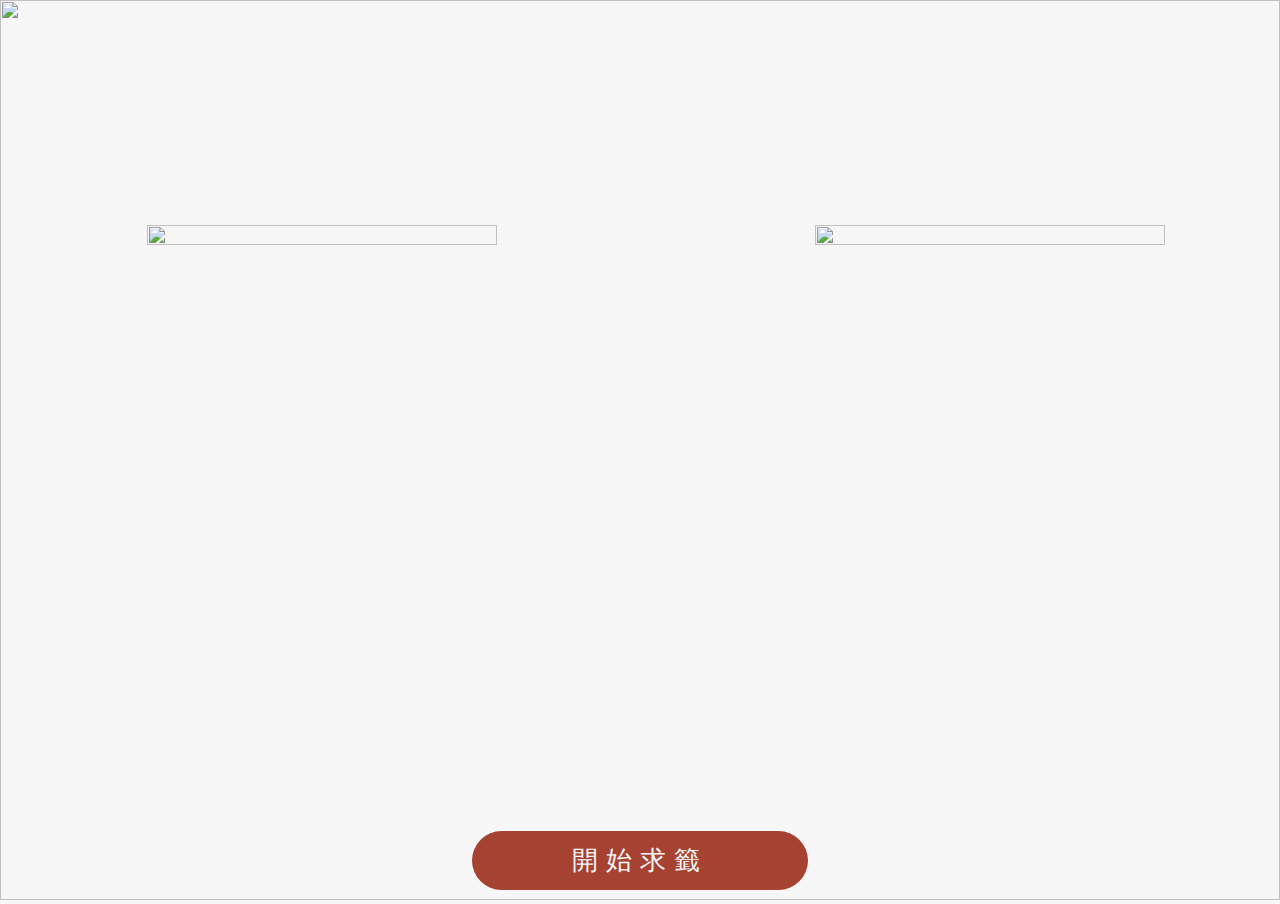
==== index.html @ 809cbf2f "homepage adjust" ====
<!DOCTYPE html>
<html lang="en">
<head>
    <meta charset="UTF-8">
    <meta name="viewport" content="width=device-width, initial-scale=1.0">
    <title>四月瘋媽祖-線上抽籤詩</title>
    <link rel="stylesheet" href="/assets/style.css">
</head>
<body>
    <div class="container">
        <picture>
            <source srcset="/assets/homepage/390x844.jpg" media="(max-width: 600px)" />
            <source srcset="/assets/homepage/768x1334-起始畫面.jpg" media="(max-width: 768px)" />
            <source srcset="/assets/homepage/1024x1080-遊戲說明.jpg" media="(max-width: 1024px)" />
            <source srcset="/assets/homepage/1440x1080-遊戲說明.jpg" media="(max-width: 1440px)" />
            <source srcset="/assets/homepage/電腦版-遊戲說明.jpg" media="(max-width: 1920px)" />
            <img src="/assets/homepage/電腦版-遊戲說明.jpg" alt="">
        </picture>
        
        <div class="introduce">
            <div class="starttodraw">
                <a id="startDraw" href="/temple.html">開始求籤</a>
            </div>
        </div>
        <div class="ear">
            <img src="assets/順風耳.svg" alt="">
        </div>
        <div class="eyes">
            <img src="assets/千里眼.svg" alt="" srcset="">
        </div>
    </div>
</body>
<script src="/assets/script.js"></script>
</html>
---- assets/style.css ----
/* 重設瀏覽器預設樣式 */
* {
    margin: 0;
    padding: 0;
    box-sizing: border-box;

}

/* 設定整體背景和字體 */
body {
    background-color: #f7f7f7;
    margin: 0;
    padding: 0;
    max-width: 100vw; /* 视窗的宽度 */
    max-height: 100vh; /* 视窗的高度 */
    width: 100vw;
    height: 100vh;
    touch-action: manipulation;
    touch-action: none;
    overflow: hidden; /* 隐藏溢出的内容 */
    overflow-y: scroll;
}
/*  首頁 */
.container{
    position: relative;
    width: 100vw;
    height: 100vh;
}
.container img{
    width: 100%;
    /* height: 100%; */
    min-height: 100%;
}
.ear{
    position: absolute;
    width: 350px;
    top: 25%;
    right: 9%;
    animation: upanddown 0.5s linear infinite;
    z-index: 12;
}
.ear img{
    width: 100%;
    
}
.eyes{
    position: absolute;
    width: 350px;
    top: 25%;
    left: 11.5%;
    z-index: 12;
    animation: upanddown 0.5s linear infinite;
}
.eyes img{
    width: 100%;
}
.introduce{
    position: absolute;
    bottom: 2.5%;
    text-align: center;
    width: 100%;
}
.introduce .starttodraw a{
    border-radius: 50px;
    background: #A64231;
    padding: 15px 100px;
    text-decoration: none;
    border-style: none;
    font-size: 26px;
    color: #f7f7f7;
    cursor: pointer;
    letter-spacing: 8px;
    
}
.introduce .starttodraw a:hover{
    background: #F0D692;
    color: red;
}
@media screen and (max-width:1440px) {
    .container img{
        height: 100%;
    }
}
@media screen and (max-width: 1024px) {
    .container{
        overflow: hidden;
    }
    .container img{
        height: 100%;
    }
    .ear{
        width: 200px;
        top: 20%;
        right: 0;
        animation: upanddown 1s linear infinite;
    }
    .eyes{
        /* left: -64px; */
        width: 200px;
        top:20%;
        left: 0;
        animation: upanddown 1s linear infinite;
    }
}
@media screen and (max-width: 768px) {
    .container{
        background-image: url('/assets/homepage/425x800-起始畫面.jpg');
    }
    .container img{
        height: 100%;
    }
    .introduce{
        bottom: 5%;
    }
    .introduce .starttodraw a{
        padding: 8px 70px;
    }
    .ear{
        width: 150px;
        top: 30%;
    }
    .eyes{
        width: 150px;
        top: 30%;
    }
}
@media screen and (max-width:390px){
    .container{
        background-image: url("/assets/homepage/425x800-起始畫面.jpg");
        background-repeat: no-repeat;
        background-size: 100%;
        background-position: top center;
        background-attachment: fixed;
    }
    .container img{
        display: none;
        min-height: 100%;
    }
    .introduce{
        bottom: 10%;
        width: 200px;
        height: auto;
        left: 30%;
        display: block;
        flex-direction: unset;
        justify-content: center;
    }
    .introduce .starttodraw{
        width: fit-content;
    }
    .introduce .starttodraw a{
        font-size: 1.2rem;
        padding: 6px 20px;
    }
    .ear{
        display: block;
        width: 130px;
        /* right: -30px; */
        top: 30%;
        right:0
    }
    .eyes{
        display: block;
        width: 130px;
        height: 130px;
        top: 30%;
        left: -20px;
    }
}

/*  廟宇 */
.temple{
    width: 100vw;
    height: 100vh;
    background-image: url('/assets/temple/地圖背景.jpg');
    background-position: center;
    background-size: cover;
    background-repeat: no-repeat;
    position: relative;
}
.temple .title
{
    position: relative;
    margin: auto;
    text-align: center;
    background-image: url('/assets/temple/P3-捲軸.png');
    background-repeat: no-repeat;
    background-position: center;
    background-size: contain;
    padding: 20px 40px;
    top: 10%;
}
.templeWrap{
    position: relative;
    display: flex;
    top: 14.8%;
    /* left: -15px; */
    margin: auto;
    justify-content: center;
}
.temple .map{
    width: fit-content;
    position: relative;
    left: -3.1%;
}
.temple .map .map-wrapper{
    margin: auto;
    margin-left: 0;
}
.temple .map img{
    width: 768px;
}

/* 廟宇圖標定位 */
.temple .map .tashi{
    position: absolute;
    bottom: 35%;
    right: 35%;
    cursor: pointer;
    /* background-color: #A64231; */
    color: #f7f7f7;
    padding:8px 12px;
    border-radius: 30px;
    border-top-left-radius: 0;
    border-bottom-left-radius: 0;
}
.temple .map .tashi img{
    display: none;
    position: absolute;
    width: 180px;
    top: -550%;
    right: -370%;
}
.temple .map .tashi img.show{
    display: block;
}
.temple .map .tashi span{
    position: absolute;
    width: 150px;
    z-index: 12;
    cursor: pointer;
    background-color: #A64231;
    color: #f7f7f7;
    padding: 8px 12px;
    border-radius: 30px;
    border-top-left-radius: 0;
    border-bottom-left-radius: 0;
}
.temple .map .tashi span:hover{
    width: 200px;
    font-size: 1.4rem;
    text-align: left;
 }
.temple .map .tashi span:before{
    position: absolute;
    content: url('/assets/temple/P3-地標icon.svg');
    width: 40px;
    height: 40px;
    left: -20%;
    top: -25%;
}
.temple .map .tashi span:hover::before{
    left: -15%;
    width: 45px;

}
.temple .map .newhouse{
    position: absolute;
    left: 10%;
    top: 36%;
    cursor: pointer;
    /* background-color: #A64231; */
    color: #f7f7f7;
    padding:8px 12px;
    border-radius: 30px;
    border-top-left-radius: 0;
    border-bottom-left-radius: 0;
    
}
.temple .map .newhouse img{
    display: none;
    position: absolute;
    top: -280%;
    left: -220%;
    width: 265px;
}
.temple .map .newhouse img.show{
    display: block;
    
}
.temple .map .newhouse span{
    position: absolute;
    width: 150px;
    z-index: 12;
    cursor: pointer;
    background-color: #A64231;
    color: #f7f7f7;
    padding: 8px 12px;
    border-radius: 30px;
    border-top-left-radius: 0;
    border-bottom-left-radius: 0;
}
.temple .map .newhouse span:hover{
    width: 200px;
    font-size: 1.4rem;
    text-align: left;
 }
.temple .map .newhouse span::before{
    position: absolute;
    content: url('/assets/temple/P3-地標icon.svg');
    width: 40px;
    height: 40px;
    left: -20%;
    top: -20%;
}
.temple .map .newhouse span:hover::before{
    width: 45px;
    top: -25%;
    left: -15%;
 }
.temple .map .zhongli{
    position: absolute;
    top: 32.5%;
    left: 42%;
    cursor: pointer;
    /* background-color: #A64231; */
    color: #f7f7f7;
    padding: 8px 12px;
    border-radius: 30px;
    border-top-left-radius: 0;
    border-bottom-left-radius: 0;
}
.temple .map .zhongli img{
    display: none;
    position: absolute;
    width: 180px;
    top: -280%;
    left: -220%;
}
.temple .map .zhongli img.show{
    display: block;  
}
.temple .map .zhongli span{
    position: absolute;
    width: 120px;
    z-index: 12;
    cursor: pointer;
    background-color: #A64231;
    color: #f7f7f7;
    padding: 8px 12px;
    border-radius: 30px;
    border-top-left-radius: 0;
    border-bottom-left-radius: 0;
}
.temple .map .zhongli span::before{
    position: absolute;
    content: url('/assets/temple/P3-地標icon.svg');
    width: 40px;
    height: 40px;
    top: -25%;
    left: -25%;
    z-index: 13;
}
.temple .map .zhongli span:hover{
   width: 150px;
   font-size: 1.4rem;
   text-align: left;
}
.temple .map .zhongli span:hover::before{
    width: 45px;
    top: -25%;
    left: -20%;
}

.temple .map .taoyuan{
    position: absolute;
    top: 22%;
    right: 35%;
    cursor: pointer;
    /* background-color: #A64231; */
    color: #f7f7f7;
    padding: 8px 12px;
    border-radius: 30px;
    border-top-left-radius: 0;
    border-bottom-left-radius: 0;
}
.temple .map .taoyuan img{
    display: none;
    position: absolute;
    width: 120px;
    left: -200%;
    top: 60%;
}
.temple .map .taoyuan img.show{
    display: block;
}
.temple .map .taoyuan span{
    position: absolute;
    width: 120px;
    z-index: 12;
    cursor: pointer;
    background-color: #A64231;
    color: #f7f7f7;
    padding: 8px 12px;
    border-radius: 30px;
    border-top-left-radius: 0;
    border-bottom-left-radius: 0;
}
.temple .map .taoyuan span:hover{
    width: 150px;
    font-size: 1.4rem;
    text-align: left;
 }
.temple .map .taoyuan span::before{
    position: absolute;
    content: url('/assets/temple/P3-地標icon.svg');
    width: 40px;
    height: 40px;
    top: -20%;
    left: -25%;
}
.temple .map .taoyuan span:hover::before{
    width: 45px;
    height: 45px;
    left: -22%;
    top: -30%;
 }

.temple .map .taoyuanbig{
    position: absolute;
    top: 33%;
    right: 32%;
    cursor: pointer;
}
.temple .map .taoyuanbig span{
    position: absolute;
    width: 170px;
    z-index: 12;
    cursor: pointer;
    background-color: #A64231;
    color: #f7f7f7;
    padding: 8px 12px;
    border-radius: 30px;
    border-top-left-radius: 0;
    border-bottom-left-radius: 0;
}
.temple .map .taoyuanbig span:hover{
    width: 220px;
    font-size: 1.4rem;
    text-align: left;
 }
/* .temple .map .taoyuanbig img{
    display: none;
    position: absolute;
    width: 110px;
    
}
.temple .map .taoyuanbig img.show{
    display: block;
    position: absolute;
    left: 150%;
    top: -400%;
} */
.temple .map .taoyuanbig span::before{
    position: absolute;
    content: url('/assets/temple/P3-地標icon.svg');
    width: 40px;
    height: 40px;
    top: -45%;
    left: -15%;
}
.temple .map .taoyuanbig span:hover::before{
    width: 43px;
    height: 43px;
    left: -12.5%;
    top: -25%;
}
.templeintro .templeintro-wrapper{
    position: relative;
    top: 10%;
}
.templeintro .templeintro-wrapper h3{
    width: 400px;
    padding: 6px 10px;
    background: red;
    color: white;
    border-radius: 20px;
    border-style: none;
    letter-spacing: 4px;
    text-decoration: none;
    position: relative;
    z-index: 9;
    top: 4px;
    font-size: 1.4rem;
    text-align: center;
}
.templeintro .templeintro-wrapper h3::before{
    content: url('/assets/temple/P3-地標icon.svg');
    width: 50px;
    height: 50px;
    position: absolute;
    top: -10%;
    left: -8px;
}
.templeintro .templeintro-wrapper .introContent{
    position: relative;
    background-color: white;
    padding: 40px 20px;
    max-width: 350px;
    width: 350px;
    height: 280px;
    margin: auto;
    border-radius: 20px;
    border-top-left-radius: 0;
    border-top-right-radius: 0;
    overflow-y: scroll;
    top: -10%;
}
.templeintro .templeintro-wrapper .introContent .content-wrapper img{
    width: 100%;
}
.templeintro .templeintro-wrapper a{
    position: relative;
    background-color: red;
    padding: 10px 70px;
    border-radius: 20px;
    color: white;
    font-size: 26px;
    text-align: center;
    text-decoration: none;
    margin:auto;
    z-index: 11;
    top: -20%;
    left: 18%;
    cursor: pointer;
}
.templeintro .templeintro-wrapper a:hover{
    background-color: gold;
    color: red;
}
@media screen and (max-width:1440px) {
    .temple{
        background-image: url('/assets/temple/1440x1080-選廟地圖.jpg');
    }
}
@media screen and (max-width: 1024px) {
    .temple{
        background-image: url('/assets/temple/1024x1080-選廟地圖.jpg');
    }
    .templeWrap{
        top: 17%;
    }
    .templeintro .templeintro-wrapper{
        left: -10px;
    }
    .temple .map{
        left: 0;
    }
    .temple .map img{
        width: 100%;
    }
    .templeintro .templeintro-wrapper h3{
        width: 380px;
    }
    .templeintro .templeintro-wrapper a{
        padding: 6px 70px;
        font-size: 1.4rem;
        letter-spacing: 4px;
    }
    .temple .map .tashi img{
        width: 150px;
        top: -456%;
        right: -310%;
    }
    .temple .map .newhouse img{
        width: 240px;
    }
    .temple .map .zhongli img{
        width: 150px;
        top: -246%;
        left: -179%;
    }
    .temple .map .taoyuan img{
        width: 95px;
        left: -145%;
        top: 64%;
    }
    .temple .map .newhouse span::before{
        width: 35px;
        height: 35px;
        left: -15%;
    }
    .temple .map .taoyuan span::before{
        width: 35px;
        height: 35px;
        left: -18%;
    }
    .temple .map .zhongli span::before{
        width: 35px;
        height: 35px;
        left: -18%;
    }
    .temple .map .tashi span::before{
        width: 35px;
        height: 35px;
        left: -15%;
    }
    .temple .map .taoyuanbig span::before{
        width: 35px;
        height: 35px;
        top: -20%;
        left: -14%;
    }
    
}
@media screen and (max-width: 768px) {
    .temple{
        background-image: url('/assets/temple/768x1080-選廟地圖.jpg');
        background-repeat: no-repeat;
        background-size: cover;
    }
    .templeWrap{
        justify-content: space-around;
        align-items: center;
        top: 35%;
    }
    .temple .title{
        display: block;
        padding: 8px 30px;
    }
    .temple .map img{
        width: 450px;
    }
    .templeintro .templeintro-wrapper h3{
        width: 300px;
        font-size: 1.2rem;
    }
    .templeintro .templeintro-wrapper h3::before{
        width: 40px;
        height: 40px;
        top: -20%;
        left: -16px;
    }
    .templeintro .templeintro-wrapper .introContent{
        width: 280px;
    }
    .templeintro .templeintro-wrapper a{
        font-size: 1.2rem;
        padding: 6px 70px;
        left: 14%;
    }
    .temple .map .newhouse{
        top: 30%;
        left: 8%;
        z-index: 14;
    }
    .temple .map .newhouse span{
        width: 120px;
        font-size: 0.775rem;
    }
    .temple .map .newhouse span::before {
        width: 25px;
        height: 25px;
        left: -12%;
        top: -10%;
    }
    .temple .map .newhouse img.show {
        display: block;
        width: 160px;
        top: -42%;
        left: -90%;
    }
    .temple .map .newhouse span:hover {
        width: 150px;
        font-size: 1rem;
        text-align: left;
    }
    .temple .map .newhouse span:hover::before{
        width: 30px;
        height: 30px;
        top: -15%;
        left: -12%;
    }
    .temple .map .tashi span{
        width: 120px;
        font-size: 0.775rem;
    }
    .temple .map .tashi span::before {
        width: 25px;
        height: 25px;
        left: -12%;
        top: -5%;
    }
    .temple .map .tashi img.show {
        display: block;
        width: 110px;
        top: -301%;
        right: -233%;
    }
    .temple .map .tashi span:hover {
        width: 150px;
        font-size: 1rem;
        text-align: left;
    }
    .temple .map .tashi span:hover::before {
        left: -17%;
        width: 35px;
        top: -25%;
    }
    .temple .map .zhongli{
        top: 29.5%;
        left: 40%;
    }
    .temple .map .zhongli span{
        width: 95px;
        font-size: 0.775rem;
        z-index: 13;
    }
    .temple .map .zhongli span::before {
        width: 25px;
        height: 25px;
        left: -15%;
        top: -8%;
    }
    .temple .map .zhongli span:hover {
        width: 115px;
        font-size: 1rem;
        text-align: left;
    }
    .temple .map .zhongli img.show {
        display: block;
        width: 105px;
        top: -100%;
        left: -85%;
    }
    .temple .map .zhongli span:hover::before{
        width: 30px;
        height: 30px;
        top: -15%;
        left: -13%;
    }
    .temple .map .taoyuan{
        top: 18.5%;
    }
    .temple .map .taoyuan img{
        width: 120px;
    }
    .temple .map .taoyuan img.show{
        width: 80px;
        left: -100%;
        top: 65%;
    }
    .temple .map .taoyuan span{
        width: 100px;
        font-size: 0.775rem;
    }
    .temple .map .taoyuan span::before {
        width: 25px;
        height: 25px;
        left: -15%;
        top: -6%;
    }
    .temple .map .taoyuan span:hover::before{
        width: 30px;
        height: 30px;
    }
    .temple .map .taoyuan span:hover {
        width: 100px;
        font-size: 0.775rem;
        text-align: left;
    }
    .temple .map .taoyuanbig{
        top: 30%;
    }
    .temple .map .taoyuanbig span{
        width: 135px;
        font-size: 0.775rem;
    }
    .temple .map .taoyuanbig span::before {
        width: 25px;
        height: 25px;
        left: -12%;
        top: -10%;
    }
    .temple .map .taoyuanbig span:hover {
        width: 170px;
        font-size: 1rem;
        text-align: left;
    }
    .temple .map .taoyuanbig span:hover::before{
        width: 30px;
        height: 30px;
        top: -6%;
    }

}
@media screen and (max-width:680px){
    .temple{
        background-image: url('/assets/temple/425x800-選廟地圖.jpg');
        background-position: center;
        background-attachment: fixed;
    }
    .temple .title{
        display: block;
        padding: 8px 30px;
    }
    .templeWrap{
        flex-direction: column;
        align-items: center;
        top: 18.8%;
    }
    .temple .map img{
        width: 300px;
    }

    .temple .map span:hover{
        color: #f7f7f7;
        background-color: #A64231;
    }
    .templeintro .templeintro-wrapper h3{
        width: 300px;
        font-size: 1.2rem;
    }
    .templeintro .templeintro-wrapper h3::before{
        width: 35px;
        height: 35px;
        top: -20%;
        left: -3.5%;
    }
    .templeintro .templeintro-wrapper .introContent{
        max-width: 280px;
        width: 280px;
        /* height: 250px; */
    }
    .templeintro .templeintro-wrapper a{
        padding: 2px 60px;
        font-size: 1.2rem;
        left: 15%;
    }
    .temple .map .newhouse{
        top: 40%;
        left: -10%;
    }
    .temple .map .newhouse span {
        width: 120px;
        padding: 4px 6px;
        padding-left: 12px;
        font-size: .775rem;
        border-radius: 50px;
        color: rgba(255,255,255,0) ;
        background-color: rgba(255,255,255,0);
    }
    .temple .map .newhouse span:hover{
        color: #f7f7f7;
        background-color: #A64231;
    }
    .temple .map .newhouse span::before{
        left: 45%;
        top: -120%;
    }
    .temple .map .newhouse img.show{
        width: 120px;
        top: -200%;
        left: 118%;
    }
    .temple .map .newhouse span:hover:before{
        left: 45%;
        top: -120%;
    }
    .temple .map .tashi{
        bottom: 40%;
        right: 30%;
    }
    .temple .map .tashi span{
        width: 120px;
        padding: 4px 6px;
        padding-left: 12px;
        font-size: .775rem;
        color: rgba(255,255,255,0) ;
        background-color: rgba(255,255,255,0);
    }
    .temple .map .tashi span:hover{
        color: #f7f7f7;
        background-color: #A64231;
    }
    .temple .map .tashi img.show{
        width: 80px;
        top: -135%;
        right: -115%;
    }
    .temple .map .zhongli{
        top: 38%;
        left: 43%;
    }
    .temple .map .zhongli span{
        width: 120px;
        padding: 4px 6px;
        padding-left: 12px;
        font-size: .775rem;
        color: rgba(255,255,255,0) ;
        background-color: rgba(255,255,255,0);
    }
    .temple .map .zhongli span:hover{
        color: #f7f7f7;
        background-color: #A64231;
    }
    .temple .map .zhongli span::before{
        left: -8%;
        top: -140%;
    }
    .temple .map .zhongli img.show{
        width: 70px;
        top: -190%;
        left: -95%;
    }
    .temple .map .zhongli span:hover:before{
        left: -8%;
        top: -140%;
    }

    .temple .map .taoyuan{
        top: 13.5%;
        right: 30%;
    }
    .temple .map .taoyuan span{
        width: 120px;
        padding: 4px 6px;
        padding-left: 12px;
        font-size: .775rem;
        color: rgba(255,255,255,0) ;
        background-color: rgba(255,255,255,0);
    }
    .temple .map .taoyuan span:hover{
        color: #f7f7f7;
        background-color: #A64231;
    }
    .temple .map .taoyuan img.show{
        width: 50px;
        left: -83%;
        top: 140%;
    }
    .temple .map .taoyuanbig{
        top: 28%;
    }
    .temple .map .taoyuanbig span{
        width: 135px;
        padding: 4px 6px;
        padding-left: 12px;
        font-size: .775rem;
        color: rgba(255,255,255,0) ;
        background-color: rgba(255,255,255,0);
    }
    .temple .map .taoyuanbig span:hover{
        width: 140px;
        font-size: .875rem;
        color: #f7f7f7;
        background-color: #A64231;
    }

}
/*  抽籤 */
.lots{
    position: relative;
    width: 100vw;
    height: 100vh;
    max-width: 100vw;
    max-height: 100vh;
    background-image: url('/assets/draw/P4-籤無光芒.jpg');
    background-position: center;
    background-repeat: no-repeat;
    background-size: cover;
}
.lot-group{
    position: relative;
    width: fit-content;
    margin: auto;
    display: grid;
    grid-template-columns: 1fr 1fr 1fr 1fr 1fr 1fr;
    grid-column-gap: 3px;
    top: 42.5%;
    z-index: 10;
}
.lot{
    width: 30px;
    cursor: pointer;
}
.lot img {
    transition: transform 0.3s ease-in-out;
  }
  
  .lot:hover img {
    transform: translateY(-80px);
    /* 更换图片 */
    content: url('/assets/draw/P4-籤_白框_.svg');
  }
.lot-can{
    position: relative;
    max-width: 300px;
    top: 2.5%;
    margin: auto;
    z-index: 999;
}
.lot-can img{
    width: 100%;
    margin: auto;
}
.lotshinne{
    position: absolute;
    top: 15%;
    left: 10%;
    max-width: 1200px;
    z-index: 8;
    display: none;
}
.lotshinne.show{
    display: block;
}
.lotshinne img{
    width: 100%;
    animation: rollmove 6s linear infinite;
}
.lotcontent{
    display: none;
    position: absolute;
    top: 39%;
    left: 37%;
    z-index: 99999999;
    width: 380px;
}
.lotcontent.active{
    display: block;
}
.lotcontent .startdraw a{
    position: absolute;
    bottom: -35px;
    left: 4%;
    width: 350px;
    text-decoration: none;
    background-color: #A64231;
    color: white;
    font-size: 1.8rem;
    border-radius: 40px;
    text-align: center;
    padding: 4px 6px;
}
.lotcontent .startdraw a:hover{
    color:#A64231;
    background-color: #F0D692;
}

.lotcontent .lotcontent-wrapper .table{
    text-align: center;
    background-color: white;
}
.lotcontent .lotcontent-wrapper .loticon{
    position: absolute;
    width: 40px;
    top: -1%;
    right: -30%;
}
.lotcontent .lotcontent-wrapper .loticon img{  
    width: 100%;
    height: 440px;
}
.lotcontent .thead{
    text-align: center;
    padding: 8px 10px;
    border-style: solid;
    border-color: red;
    border-bottom-width: 0.25px;
}
.lotcontent .thead h3{
    color: red;
    font-size: 1.4rem;
}
.lotcontent .tbody{
    display: grid;
    grid-template-columns: 0.5fr 2fr 0.5fr;
    border-style: solid;
    border-color: red;
    border-top-width: 1px;
}
.lotcontent .tbody p{
    width: 52px;
    margin: auto;
    text-align: center;
    color: red;
    font-size: 2.2rem;
    padding-top: 12x;
    padding-bottom: 12px;
}
.lotcontent .bodycenter{
    display: flex;
    flex-wrap: wrap;
    flex-direction: row-reverse;
    border-style: solid;
    border-top-width: 0.5px;
    border-bottom-width: 1px;
    border-color: red;
}
.lotcontent .tbody .bodycenter p{
    margin: 6px 4px;
}
.lotcontent .bodyleft{
    display: flex;
}
.lotcontent .bodyright{
    display: flex;
}
.picklot{
    display: none;
    position: absolute;
    top: 60%;
    right: 15%;
}
.picklot span{
    writing-mode: vertical-lr;
    padding: 16px 8px;
    text-align: center;
    border-radius: 50px;
    background-color: #A64231;
    color: #f7f7f7;
    font-size: 1.4rem;
    letter-spacing: 8px;

}
.picklot::before {
    content: url('/assets/lot/白色箭頭.svg');
    width: 30px;
    height: 30px;
    position: absolute;
    top: -30%;
    right: 30%;
}
#lots .ear{
    width: 300px;
    top: 10%;
    right: 10%;
    animation: upanddown 0.4s linear infinite;
}
#lots .eyes{
    width: 300px;
    top: 10%;
    left: 10%;
    animation: upanddown 0.4s linear infinite;
}
@media screen and (max-width:1440px) {
    .lots{
        background-image: url('/assets/lot/1440x1080-求籤畫面.jpg');
    }
    .picklot{
        display: none;
    }
}
@media screen and (max-width: 1024px) {
    .lots{
        background-image: url('/assets/lot/1024x1080-求籤畫面.jpg');
    }
    .lotcontent{
        left: 31.5%;
    }
    .picklot{
        display: none;
    }
}
@media screen and (max-width: 768px) {
    .lots{
        background-image: url('/assets/lot/768x1334-求籤畫面.jpg');
        background-position: top;
        background-attachment: fixed;
        background-size: cover;
    }
    .lotshinne{
        left: 0;
        top: 20%;
    }
    .lotcontent{
        left: 31%;
        top: 55%;
    }
    .lotcontent.active{
        width: 300px;
    }
    .lotcontent .tbody p{
        font-size: 1.8rem;
        width: 40px;
    }
    .loticon{
        display: none;
    }
    .lotcontent .startdraw a{
        width: 270px;
    }
    .picklot{
        display: block;
        animation: shake 0.2s linear infinite;
        top: 70%;
    
    }
    #lots .ear{
        top: 30%;
        right: 0;
    }
    #lots .eyes{
        top: 30%;
        left: 0;
    }
    
}
@media screen and (max-width:680px) {
    .lots{
        background-image: url('/assets/lot/425x800-求籤畫面.jpg');
        background-size: cover;
    }
    .lot-can{
        width: 250px;
    }
    .lotshinne{
        top: 30%;
        left: 0;
        width: 100%;
    }
    .picklot{
        top: 60%;
        right: 5%;
        position: absolute;
        height: fit-content;
        writing-mode: vertical-lr;
        right: 5%;
        letter-spacing: 4px;
        /* background: #A64231; */
        color: #f7f7f7;
        padding: 30px 4px;
        border-radius: 50px;
    }
    .picklot::before{
        content: url('/assets/lot/白色箭頭.svg');
        width: 30px;
        height: 30px;
        position: absolute;
        top: -10%;
        right: 30%;
    }

    .picklot img{
        width: 40px;
        height: 40px;
        max-width: 40px;
        max-height: 40px;
    }
    .lotcontent .tbody p {
        width: 39px;
        font-size: 1.6rem;
    }
    .lotcontent{
        width: 165px;
        left: 15%;
        top: 45%;
    }
    .lotcontent .startdraw a{
        left: 2%;
    }
    .lotcontent .lotcontent-wrapper .loticon img{
        height: 200px;
    }
    #lots .ear{
        width: 150px;
        top: 30%;
        right: 0;
    }
    #lots .eyes{
        width: 150px;
        top: 30%;
        left: 0;
    }
}
  
/*  擲杯 */
#draw{
    width: 100vw;
    height: 100vh;
    background-image: url('/assets/1440x1080-起始畫面.jpg');
    background-repeat: no-repeat;
    background-size: cover;
    background-position: center;
    display: flex;
    position: relative;
}
.draw{
    position: relative;
    display: flex;
    flex-direction: column;
    justify-content: center;
    background-color: rgba(255,255,255,0.8);
    border-radius: 50px;
    width: 700px;
    height: 350px;
    top: 50%;
    left: 32.5%;
}
.mazu{
    position: absolute;
    top: -1%;
    left: 32.5%;
    max-width: 480px;
    margin: auto;
    z-index: 999;
}
.mazu img{
    width: 100%;
}
/* 針對baecard的設定 */
.buabae {
    display: flex;
    flex-direction: column;
    align-items: center;
    margin: auto;
}

/* 默認隱藏所有圖片 */
.baecard {
    display: none;
}

/* 只顯示第一張圖片 */
.baecard.show {
    display: block;
    position: relative;
    top: 20%;
}

/* 圖片大小和居中設定 */
.baecard img {
    max-width: 100%; /* 防止圖片超出畫面 */
    width: 300px;
    height: auto; /* 保持圖片原有比例 */
    display: none;
}
.baecard img.show{
    display: block;
}
/* 按鈕樣式 */
.baeactive {
    margin-top: 20px; /* 圖片和按鈕之間的距離 */
    text-align: center;
}

/* 按鈕設計 */
#baemove {
    position: relative;
    top: 40%;
    width: 300px;
    font-size: 2.5em;
    letter-spacing: 8px;
    cursor: pointer;
    background-color: #A64231;
    color: #F0D692;
    border: none;
    border-radius: 50px;
    outline: none;
    transition: background-color 0.3s ease;
    
}

/* 按鈕鼠標懸停效果 */
#baemove:hover {
    background-color: gold;
    color: red;
}

  
  .baecard-animating {
    /* Temporary animation styles */
    animation: shake 0.5s infinite; /* Example animation */
  }
  
  @keyframes shake {
    0% { transform: translate(1px, 1px) rotate(0deg); }
    10% { transform: translate(-1px, -2px) rotate(-1deg); }
    /* ... */
    100% { transform: translate(1px, -1px) rotate(1deg); }
  }
.buashow{
    position: absolute;
    text-align: center;
    top: 10%;
    left: 25%;
}
.buashow .shinne{
    display: none;
}
.buashow .shinne.show{
    display: none;
    width: 1400px;
    position: absolute;
    z-index: 0;
    left: -51%;
    top: -7%; 
}
.buashow .shinne.show img{
    width: 100%;
    animation: rollmove 6s linear infinite;
}
.baestyle{
    display: none;
    position: relative;
    max-width: 700px;
    top: -20%;
}
.baestyle .spotright{
    position: absolute;
    z-index: 11;
    width: 300px;
    height: 300px;
    top: 20%;
    right: -10%;
}
.baestyle .spotleft{
    position: absolute;
    width: 300px;
    height: 300px;
    z-index: 11;
    top: 50%;
    left: -10%;
}
.baestyle img{
    width: 100%;
}
.baestyle .smile{
    display: none;
}
.baestyle .sant{
    display: none;
}
.baestyle .nono{
    display: none;
}
.baestyle .smile.show{
    display: block;
}
.baestyle .sant.show{
    display: block;
}
.baestyle .nono.show{
    display: block;
}
.baestyle.show{
    display: block;
}
.checkDraw{
    position: absolute;
    background-color: #A64231;
    color: white;
    width: 300px;
    height: 60px;
    font-size: 1.8rem;
    margin: auto;
    outline-style: none;
    border-style: solid;
    border-radius: 30px;
    border-color: #A64231;
    bottom: 6%;
    left: 28.5%;
    cursor: pointer;
    letter-spacing: 4px;

}
.checkDraw:hover{
    background-color: #F0D692;
    color: #A64231;
    border-color: #F0D692;

}

@media screen and (max-width:1440px) {
    .draw{
        left: 25%;
    }
    #draw{
        background-image: url('/assets/draw/1440x1080-求籤畫面.jpg');
    }
    
}
@media screen and (max-width: 1024px) {
    .draw{
        left: 16%;
    }
    #draw{
        background-image: url('/assets/lot/1024x1080-求籤畫面.jpg');
    }
    .buashow{
        left: 17%;
        overflow: hidden;
    }
}
@media screen and (max-width: 768px) {
    #draw{
        justify-content: center;
        background-image: url('/assets/draw/768x1080-求籤畫面.jpg');
    }
    .draw{
        left: 0;
        width: 450px;
        height: 300px;
    }
    .mazu{
        width: 420px;
        left: 22%;
    }
    .baecard.show{
        top: 15%;
    }
    .baeactive{
        margin-top: 0;
    }
    #baemove{
        top: 0;
        font-size: 2rem;
    }
    .buashow{
        top: 20%;
        left: 0;
        margin: auto;
        width: 100%;
    }
    .buashow .shinne.show{
        display: none;
        height: 400px;
    }
    .baestyle.show{
        margin: auto;
    }
    .checkDraw{
        left: 30%;
    }
}
@media screen and (max-width:680) {
    #draw{
        justify-content: center;
        background-image: url('/assets/draw/425x800-求籤畫面.jpg');
    }
    .draw{
        width: 300px;
        height: 250px;
    }
    .baecard img{
        width: 150px;
    }
    .mazu{
       display: none;
    }
    #baemove{
        font-size: 1.4rem;
        width: 200px;
        top: 15px;
    }
    .buashow{
        left: 0;
        top: 20%;
    }
    .buashow .shinne.show{
        width: 400px;
        top: 40%;
        left: -5%;
        display: none;
    }
    .checkDraw{
        font-size: 1.4rem;
        width: 250px;
        left: 20.5%;
    }
    .baestyle .spotright {
        position: absolute;
        z-index: 11;
        width: 140px;
        height: 140px;
        top: 18%;
        right: 25px;
    }
    .baestyle .spotleft{
        width: 120px;
        height: 120px;
        z-index: 11;
        top: 50%;
        left: 0;
    }
}
/*  看籤 */
.messagePannel{
    max-width: 100%;
    width: 100vw;
    height: 100vh;
    background-image: url('/assets/draw/P4-背景.jpg');
    background-position: center;
    background-repeat: no-repeat;
    background-size: cover;
    position: relative;
    overflow: hidden;
}
.rollbook{
    position: absolute;
    max-width: 100%;
    top: 44.5%;
    /* left: 1.5%; */
    background-image: url('/assets/showmessage/P9-捲軸.png');
    background-position: center;
    background-size: contain;
    background-repeat: no-repeat;
    width: 100%;
    height: 300px;
    /* text-align: center; */
    display: flex;
    flex-direction: row-reverse;
    
    justify-content: center;
    align-items: center;
}
.rollbook p{
    writing-mode:vertical-rl;
    height: 150px;
    color: #53606D;
    font-size: 1.6rem;
    letter-spacing: 2px;
}
.rollbook h4{
    writing-mode:vertical-lr;
    color: #A64231;
    font-size: 2rem;
    letter-spacing: 6px;
}
.shareBtn{
    position: absolute;
    bottom: 18%;
    width: 100%;
    display: flex;
    justify-content: center;
}
#shareBtn{
    width: 400px;
    color: #f7f7f7;
    background-color: #A64231;
    font-size: 1.5rem;
    text-align: center;
    border-radius: 50px;
    outline-style: none;
    border-style: solid;
    border-color: #A64231;
    padding: 4px;
    cursor: pointer;
}
#shareBtn:hover{
    background-color: #F0D692;
    color: #A64231;
}
@media screen and (max-width:1440px) {
    
}
@media screen and (max-width: 1024px) {
    .rollbook{
        top: 50%;
    }
}
@media screen and (max-width: 768px) {
    .messagePannel{
        background-image: url('/assets/lot/手機版-有媽祖的背景.png');
    }
    .rollbook{
        top: 42%;
        left: 17%;
        width: 500px;
        height: 500px;
        background-image: url('/assets/showmessage/手機版-籤詩卷軸_直.png');
        flex-direction: column;
        writing-mode: inherit;
    }
    .rollbook h4{
        writing-mode: inherit;
        padding-bottom: 20px;
    }
    .rollbook p{
        width: 340px;
        margin: 0 auto;
        writing-mode: inherit;
        text-align: justify;
        height: 200px;

    }
    .shareBtn{
        bottom: 10%;       
    }
}
@media screen and (max-width:680px) {
    .messagePannel{
        background-image: url('/assets/lot/425x800-求籤畫面.jpg');
        background-size: cover;
    }
    .rollbook{
        width: 400px;
        height: 400px;
        top: 40%;
        left: 2.5%;
        background-image: url('/assets/showmessage/手機版-籤詩卷軸_直.png');
        background-position: center;
        background-size: contain;
        z-index: 99;
        flex-direction: column;
        writing-mode: inherit;
    }
    .rollbook h4{
        writing-mode: inherit;
        padding-bottom: 20px;
    }
    .rollbook p{
        width: 300px;
        margin: 0 auto;
        writing-mode: inherit;
        text-align: justify;
    }
    .shareBtn{
        bottom: 12%;
    }
    #shareBtn{
        width: 300px;
        font-size: 0.975em;
        padding: 4px 6px;
    }
}
@keyframes rollmove{
    0%{
      transform: rotate(0deg);
    }
    100%{
      transform: rotate(360deg);
    }
  }
  @keyframes upanddown {
    0%{
        transform: translateY(10%);
    }
    100%{
        transform: translateY(-10%);
    }
  }
  @keyframes bringbring{
    0%{
      opacity: 0;
    }
    100%{
        opacity: 1;
    }
  }
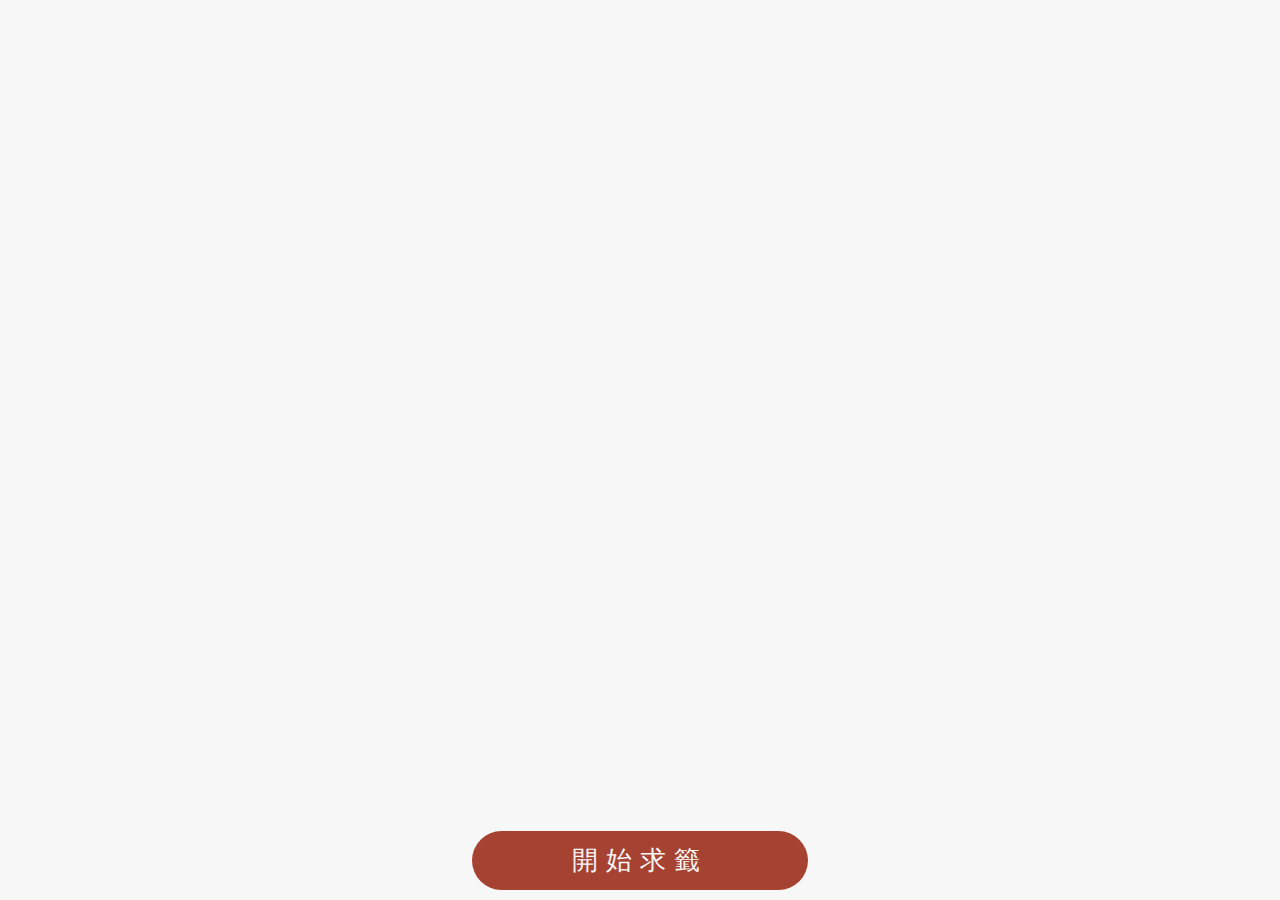
==== commit ecf29b0f: "20240409" ====
--- a/index.html
+++ b/index.html
@@ -10,7 +10,7 @@
     <div class="container">
         <picture>
             <source srcset="/assets/homepage/390x844.jpg" media="(max-width: 600px)" />
-            <source srcset="/assets/homepage/768x1334-起始畫面.jpg" media="(max-width: 768px)" />
+            <source srcset="/assets/homepage/768x1080-遊戲說明.jpg" media="(max-width: 768px)" />
             <source srcset="/assets/homepage/1024x1080-遊戲說明.jpg" media="(max-width: 1024px)" />
             <source srcset="/assets/homepage/1440x1080-遊戲說明.jpg" media="(max-width: 1440px)" />
             <source srcset="/assets/homepage/電腦版-遊戲說明.jpg" media="(max-width: 1920px)" />
@@ -22,12 +22,13 @@
                 <a id="startDraw" href="/temple.html">開始求籤</a>
             </div>
         </div>
-        <div class="ear">
-            <img src="assets/順風耳.svg" alt="">
-        </div>
-        <div class="eyes">
-            <img src="assets/千里眼.svg" alt="" srcset="">
-        </div>
+
+    </div>
+    <div class="ear">
+        <img src="assets/順風耳.svg" alt="">
+    </div>
+    <div class="eyes">
+        <img src="assets/千里眼.svg" alt="" srcset="">
     </div>
 </body>
 <script src="/assets/script.js"></script>
--- a/assets/style.css
+++ b/assets/style.css
@@ -17,7 +17,7 @@
     height: 100vh;
     touch-action: manipulation;
     touch-action: none;
-    overflow: hidden; /* 隐藏溢出的内容 */
+    /* overflow: hidden; */
     overflow-y: scroll;
 }
 /*  首頁 */
@@ -25,10 +25,15 @@
     position: relative;
     width: 100vw;
     height: 100vh;
+    background-image: url('/assets/homepage/電腦版-遊戲說明.jpg');
+    background-size: 100%;
+    background-position: center;
+    background-repeat: no-repeat;
 }
 .container img{
     width: 100%;
     /* height: 100%; */
+    display: none;
     min-height: 100%;
 }
 .ear{
@@ -76,97 +81,7 @@
     background: #F0D692;
     color: red;
 }
-@media screen and (max-width:1440px) {
-    .container img{
-        height: 100%;
-    }
-}
-@media screen and (max-width: 1024px) {
-    .container{
-        overflow: hidden;
-    }
-    .container img{
-        height: 100%;
-    }
-    .ear{
-        width: 200px;
-        top: 20%;
-        right: 0;
-        animation: upanddown 1s linear infinite;
-    }
-    .eyes{
-        /* left: -64px; */
-        width: 200px;
-        top:20%;
-        left: 0;
-        animation: upanddown 1s linear infinite;
-    }
-}
-@media screen and (max-width: 768px) {
-    .container{
-        background-image: url('/assets/homepage/425x800-起始畫面.jpg');
-    }
-    .container img{
-        height: 100%;
-    }
-    .introduce{
-        bottom: 5%;
-    }
-    .introduce .starttodraw a{
-        padding: 8px 70px;
-    }
-    .ear{
-        width: 150px;
-        top: 30%;
-    }
-    .eyes{
-        width: 150px;
-        top: 30%;
-    }
-}
-@media screen and (max-width:390px){
-    .container{
-        background-image: url("/assets/homepage/425x800-起始畫面.jpg");
-        background-repeat: no-repeat;
-        background-size: 100%;
-        background-position: top center;
-        background-attachment: fixed;
-    }
-    .container img{
-        display: none;
-        min-height: 100%;
-    }
-    .introduce{
-        bottom: 10%;
-        width: 200px;
-        height: auto;
-        left: 30%;
-        display: block;
-        flex-direction: unset;
-        justify-content: center;
-    }
-    .introduce .starttodraw{
-        width: fit-content;
-    }
-    .introduce .starttodraw a{
-        font-size: 1.2rem;
-        padding: 6px 20px;
-    }
-    .ear{
-        display: block;
-        width: 130px;
-        /* right: -30px; */
-        top: 30%;
-        right:0
-    }
-    .eyes{
-        display: block;
-        width: 130px;
-        height: 130px;
-        top: 30%;
-        left: -20px;
-    }
-}
+
 
 /*  廟宇 */
 .temple{
@@ -178,6 +93,9 @@
     background-repeat: no-repeat;
     position: relative;
 }
+.mapmobile{
+    display: none;
+}
 .temple .title
 {
     position: relative;
@@ -197,6 +115,7 @@
     /* left: -15px; */
     margin: auto;
     justify-content: center;
+    z-index: 999999;
 }
 .temple .map{
     width: fit-content;
@@ -449,18 +368,6 @@
     font-size: 1.4rem;
     text-align: left;
  }
-/* .temple .map .taoyuanbig img{
-    display: none;
-    position: absolute;
-    width: 110px;
-    
-}
-.temple .map .taoyuanbig img.show{
-    display: block;
-    position: absolute;
-    left: 150%;
-    top: -400%;
-} */
 .temple .map .taoyuanbig span::before{
     position: absolute;
     content: url('/assets/temple/P3-地標icon.svg');
@@ -538,426 +445,6 @@
     background-color: gold;
     color: red;
 }
-@media screen and (max-width:1440px) {
-    .temple{
-        background-image: url('/assets/temple/1440x1080-選廟地圖.jpg');
-    }
-}
-@media screen and (max-width: 1024px) {
-    .temple{
-        background-image: url('/assets/temple/1024x1080-選廟地圖.jpg');
-    }
-    .templeWrap{
-        top: 17%;
-    }
-    .templeintro .templeintro-wrapper{
-        left: -10px;
-    }
-    .temple .map{
-        left: 0;
-    }
-    .temple .map img{
-        width: 100%;
-    }
-    .templeintro .templeintro-wrapper h3{
-        width: 380px;
-    }
-    .templeintro .templeintro-wrapper a{
-        padding: 6px 70px;
-        font-size: 1.4rem;
-        letter-spacing: 4px;
-    }
-    .temple .map .tashi img{
-        width: 150px;
-        top: -456%;
-        right: -310%;
-    }
-    .temple .map .newhouse img{
-        width: 240px;
-    }
-    .temple .map .zhongli img{
-        width: 150px;
-        top: -246%;
-        left: -179%;
-    }
-    .temple .map .taoyuan img{
-        width: 95px;
-        left: -145%;
-        top: 64%;
-    }
-    .temple .map .newhouse span::before{
-        width: 35px;
-        height: 35px;
-        left: -15%;
-    }
-    .temple .map .taoyuan span::before{
-        width: 35px;
-        height: 35px;
-        left: -18%;
-    }
-    .temple .map .zhongli span::before{
-        width: 35px;
-        height: 35px;
-        left: -18%;
-    }
-    .temple .map .tashi span::before{
-        width: 35px;
-        height: 35px;
-        left: -15%;
-    }
-    .temple .map .taoyuanbig span::before{
-        width: 35px;
-        height: 35px;
-        top: -20%;
-        left: -14%;
-    }
-    
-}
-@media screen and (max-width: 768px) {
-    .temple{
-        background-image: url('/assets/temple/768x1080-選廟地圖.jpg');
-        background-repeat: no-repeat;
-        background-size: cover;
-    }
-    .templeWrap{
-        justify-content: space-around;
-        align-items: center;
-        top: 35%;
-    }
-    .temple .title{
-        display: block;
-        padding: 8px 30px;
-    }
-    .temple .map img{
-        width: 450px;
-    }
-    .templeintro .templeintro-wrapper h3{
-        width: 300px;
-        font-size: 1.2rem;
-    }
-    .templeintro .templeintro-wrapper h3::before{
-        width: 40px;
-        height: 40px;
-        top: -20%;
-        left: -16px;
-    }
-    .templeintro .templeintro-wrapper .introContent{
-        width: 280px;
-    }
-    .templeintro .templeintro-wrapper a{
-        font-size: 1.2rem;
-        padding: 6px 70px;
-        left: 14%;
-    }
-    .temple .map .newhouse{
-        top: 30%;
-        left: 8%;
-        z-index: 14;
-    }
-    .temple .map .newhouse span{
-        width: 120px;
-        font-size: 0.775rem;
-    }
-    .temple .map .newhouse span::before {
-        width: 25px;
-        height: 25px;
-        left: -12%;
-        top: -10%;
-    }
-    .temple .map .newhouse img.show {
-        display: block;
-        width: 160px;
-        top: -42%;
-        left: -90%;
-    }
-    .temple .map .newhouse span:hover {
-        width: 150px;
-        font-size: 1rem;
-        text-align: left;
-    }
-    .temple .map .newhouse span:hover::before{
-        width: 30px;
-        height: 30px;
-        top: -15%;
-        left: -12%;
-    }
-    .temple .map .tashi span{
-        width: 120px;
-        font-size: 0.775rem;
-    }
-    .temple .map .tashi span::before {
-        width: 25px;
-        height: 25px;
-        left: -12%;
-        top: -5%;
-    }
-    .temple .map .tashi img.show {
-        display: block;
-        width: 110px;
-        top: -301%;
-        right: -233%;
-    }
-    .temple .map .tashi span:hover {
-        width: 150px;
-        font-size: 1rem;
-        text-align: left;
-    }
-    .temple .map .tashi span:hover::before {
-        left: -17%;
-        width: 35px;
-        top: -25%;
-    }
-    .temple .map .zhongli{
-        top: 29.5%;
-        left: 40%;
-    }
-    .temple .map .zhongli span{
-        width: 95px;
-        font-size: 0.775rem;
-        z-index: 13;
-    }
-    .temple .map .zhongli span::before {
-        width: 25px;
-        height: 25px;
-        left: -15%;
-        top: -8%;
-    }
-    .temple .map .zhongli span:hover {
-        width: 115px;
-        font-size: 1rem;
-        text-align: left;
-    }
-    .temple .map .zhongli img.show {
-        display: block;
-        width: 105px;
-        top: -100%;
-        left: -85%;
-    }
-    .temple .map .zhongli span:hover::before{
-        width: 30px;
-        height: 30px;
-        top: -15%;
-        left: -13%;
-    }
-    .temple .map .taoyuan{
-        top: 18.5%;
-    }
-    .temple .map .taoyuan img{
-        width: 120px;
-    }
-    .temple .map .taoyuan img.show{
-        width: 80px;
-        left: -100%;
-        top: 65%;
-    }
-    .temple .map .taoyuan span{
-        width: 100px;
-        font-size: 0.775rem;
-    }
-    .temple .map .taoyuan span::before {
-        width: 25px;
-        height: 25px;
-        left: -15%;
-        top: -6%;
-    }
-    .temple .map .taoyuan span:hover::before{
-        width: 30px;
-        height: 30px;
-    }
-    .temple .map .taoyuan span:hover {
-        width: 100px;
-        font-size: 0.775rem;
-        text-align: left;
-    }
-    .temple .map .taoyuanbig{
-        top: 30%;
-    }
-    .temple .map .taoyuanbig span{
-        width: 135px;
-        font-size: 0.775rem;
-    }
-    .temple .map .taoyuanbig span::before {
-        width: 25px;
-        height: 25px;
-        left: -12%;
-        top: -10%;
-    }
-    .temple .map .taoyuanbig span:hover {
-        width: 170px;
-        font-size: 1rem;
-        text-align: left;
-    }
-    .temple .map .taoyuanbig span:hover::before{
-        width: 30px;
-        height: 30px;
-        top: -6%;
-    }
-
-}
-@media screen and (max-width:680px){
-    .temple{
-        background-image: url('/assets/temple/425x800-選廟地圖.jpg');
-        background-position: center;
-        background-attachment: fixed;
-    }
-    .temple .title{
-        display: block;
-        padding: 8px 30px;
-    }
-    .templeWrap{
-        flex-direction: column;
-        align-items: center;
-        top: 18.8%;
-    }
-    .temple .map img{
-        width: 300px;
-    }
-
-    .temple .map span:hover{
-        color: #f7f7f7;
-        background-color: #A64231;
-    }
-    .templeintro .templeintro-wrapper h3{
-        width: 300px;
-        font-size: 1.2rem;
-    }
-    .templeintro .templeintro-wrapper h3::before{
-        width: 35px;
-        height: 35px;
-        top: -20%;
-        left: -3.5%;
-    }
-    .templeintro .templeintro-wrapper .introContent{
-        max-width: 280px;
-        width: 280px;
-        /* height: 250px; */
-    }
-    .templeintro .templeintro-wrapper a{
-        padding: 2px 60px;
-        font-size: 1.2rem;
-        left: 15%;
-    }
-    .temple .map .newhouse{
-        top: 40%;
-        left: -10%;
-    }
-    .temple .map .newhouse span {
-        width: 120px;
-        padding: 4px 6px;
-        padding-left: 12px;
-        font-size: .775rem;
-        border-radius: 50px;
-        color: rgba(255,255,255,0) ;
-        background-color: rgba(255,255,255,0);
-    }
-    .temple .map .newhouse span:hover{
-        color: #f7f7f7;
-        background-color: #A64231;
-    }
-    .temple .map .newhouse span::before{
-        left: 45%;
-        top: -120%;
-    }
-    .temple .map .newhouse img.show{
-        width: 120px;
-        top: -200%;
-        left: 118%;
-    }
-    .temple .map .newhouse span:hover:before{
-        left: 45%;
-        top: -120%;
-    }
-    .temple .map .tashi{
-        bottom: 40%;
-        right: 30%;
-    }
-    .temple .map .tashi span{
-        width: 120px;
-        padding: 4px 6px;
-        padding-left: 12px;
-        font-size: .775rem;
-        color: rgba(255,255,255,0) ;
-        background-color: rgba(255,255,255,0);
-    }
-    .temple .map .tashi span:hover{
-        color: #f7f7f7;
-        background-color: #A64231;
-    }
-    .temple .map .tashi img.show{
-        width: 80px;
-        top: -135%;
-        right: -115%;
-    }
-    .temple .map .zhongli{
-        top: 38%;
-        left: 43%;
-    }
-    .temple .map .zhongli span{
-        width: 120px;
-        padding: 4px 6px;
-        padding-left: 12px;
-        font-size: .775rem;
-        color: rgba(255,255,255,0) ;
-        background-color: rgba(255,255,255,0);
-    }
-    .temple .map .zhongli span:hover{
-        color: #f7f7f7;
-        background-color: #A64231;
-    }
-    .temple .map .zhongli span::before{
-        left: -8%;
-        top: -140%;
-    }
-    .temple .map .zhongli img.show{
-        width: 70px;
-        top: -190%;
-        left: -95%;
-    }
-    .temple .map .zhongli span:hover:before{
-        left: -8%;
-        top: -140%;
-    }
-
-    .temple .map .taoyuan{
-        top: 13.5%;
-        right: 30%;
-    }
-    .temple .map .taoyuan span{
-        width: 120px;
-        padding: 4px 6px;
-        padding-left: 12px;
-        font-size: .775rem;
-        color: rgba(255,255,255,0) ;
-        background-color: rgba(255,255,255,0);
-    }
-    .temple .map .taoyuan span:hover{
-        color: #f7f7f7;
-        background-color: #A64231;
-    }
-    .temple .map .taoyuan img.show{
-        width: 50px;
-        left: -83%;
-        top: 140%;
-    }
-    .temple .map .taoyuanbig{
-        top: 28%;
-    }
-    .temple .map .taoyuanbig span{
-        width: 135px;
-        padding: 4px 6px;
-        padding-left: 12px;
-        font-size: .775rem;
-        color: rgba(255,255,255,0) ;
-        background-color: rgba(255,255,255,0);
-    }
-    .temple .map .taoyuanbig span:hover{
-        width: 140px;
-        font-size: .875rem;
-        color: #f7f7f7;
-        background-color: #A64231;
-    }
-
-}
 /*  抽籤 */
 .lots{
     position: relative;
@@ -996,7 +483,7 @@
 .lot-can{
     position: relative;
     max-width: 300px;
-    top: 2.5%;
+    top: 4%;
     margin: auto;
     z-index: 999;
 }
@@ -1110,7 +597,7 @@
 .picklot{
     display: none;
     position: absolute;
-    top: 60%;
+    top: 55%;
     right: 15%;
 }
 .picklot span{
@@ -1143,136 +630,6 @@
     top: 10%;
     left: 10%;
     animation: upanddown 0.4s linear infinite;
-}
-@media screen and (max-width:1440px) {
-    .lots{
-        background-image: url('/assets/lot/1440x1080-求籤畫面.jpg');
-    }
-    .picklot{
-        display: none;
-    }
-}
-@media screen and (max-width: 1024px) {
-    .lots{
-        background-image: url('/assets/lot/1024x1080-求籤畫面.jpg');
-    }
-    .lotcontent{
-        left: 31.5%;
-    }
-    .picklot{
-        display: none;
-    }
-}
-@media screen and (max-width: 768px) {
-    .lots{
-        background-image: url('/assets/lot/768x1334-求籤畫面.jpg');
-        background-position: top;
-        background-attachment: fixed;
-        background-size: cover;
-    }
-    .lotshinne{
-        left: 0;
-        top: 20%;
-    }
-    .lotcontent{
-        left: 31%;
-        top: 55%;
-    }
-    .lotcontent.active{
-        width: 300px;
-    }
-    .lotcontent .tbody p{
-        font-size: 1.8rem;
-        width: 40px;
-    }
-    .loticon{
-        display: none;
-    }
-    .lotcontent .startdraw a{
-        width: 270px;
-    }
-    .picklot{
-        display: block;
-        animation: shake 0.2s linear infinite;
-        top: 70%;
-    
-    }
-    #lots .ear{
-        top: 30%;
-        right: 0;
-    }
-    #lots .eyes{
-        top: 30%;
-        left: 0;
-    }
-    
-}
-@media screen and (max-width:680px) {
-    .lots{
-        background-image: url('/assets/lot/425x800-求籤畫面.jpg');
-        background-size: cover;
-    }
-    .lot-can{
-        width: 250px;
-    }
-    .lotshinne{
-        top: 30%;
-        left: 0;
-        width: 100%;
-    }
-    .picklot{
-        top: 60%;
-        right: 5%;
-        position: absolute;
-        height: fit-content;
-        writing-mode: vertical-lr;
-        right: 5%;
-        letter-spacing: 4px;
-        /* background: #A64231; */
-        color: #f7f7f7;
-        padding: 30px 4px;
-        border-radius: 50px;
-    }
-    .picklot::before{
-        content: url('/assets/lot/白色箭頭.svg');
-        width: 30px;
-        height: 30px;
-        position: absolute;
-        top: -10%;
-        right: 30%;
-    }
-
-    .picklot img{
-        width: 40px;
-        height: 40px;
-        max-width: 40px;
-        max-height: 40px;
-    }
-    .lotcontent .tbody p {
-        width: 39px;
-        font-size: 1.6rem;
-    }
-    .lotcontent{
-        width: 165px;
-        left: 15%;
-        top: 45%;
-    }
-    .lotcontent .startdraw a{
-        left: 2%;
-    }
-    .lotcontent .lotcontent-wrapper .loticon img{
-        height: 200px;
-    }
-    #lots .ear{
-        width: 150px;
-        top: 30%;
-        right: 0;
-    }
-    #lots .eyes{
-        width: 150px;
-        top: 30%;
-        left: 0;
-    }
 }
   
 /*  擲杯 */
@@ -1291,7 +648,6 @@
     display: flex;
     flex-direction: column;
     justify-content: center;
-    background-color: rgba(255,255,255,0.8);
     border-radius: 50px;
     width: 700px;
     height: 350px;
@@ -1390,7 +746,7 @@
     display: none;
 }
 .buashow .shinne.show{
-    display: none;
+    display: block;
     width: 1400px;
     position: absolute;
     z-index: 0;
@@ -1472,119 +828,6 @@
 
 }
 
-@media screen and (max-width:1440px) {
-    .draw{
-        left: 25%;
-    }
-    #draw{
-        background-image: url('/assets/draw/1440x1080-求籤畫面.jpg');
-    }
-    
-}
-@media screen and (max-width: 1024px) {
-    .draw{
-        left: 16%;
-    }
-    #draw{
-        background-image: url('/assets/lot/1024x1080-求籤畫面.jpg');
-    }
-    .buashow{
-        left: 17%;
-        overflow: hidden;
-    }
-}
-@media screen and (max-width: 768px) {
-    #draw{
-        justify-content: center;
-        background-image: url('/assets/draw/768x1080-求籤畫面.jpg');
-    }
-    .draw{
-        left: 0;
-        width: 450px;
-        height: 300px;
-    }
-    .mazu{
-        width: 420px;
-        left: 22%;
-    }
-    .baecard.show{
-        top: 15%;
-    }
-    .baeactive{
-        margin-top: 0;
-    }
-    #baemove{
-        top: 0;
-        font-size: 2rem;
-    }
-    .buashow{
-        top: 20%;
-        left: 0;
-        margin: auto;
-        width: 100%;
-    }
-    .buashow .shinne.show{
-        display: none;
-        height: 400px;
-    }
-    .baestyle.show{
-        margin: auto;
-    }
-    .checkDraw{
-        left: 30%;
-    }
-}
-@media screen and (max-width:680) {
-    #draw{
-        justify-content: center;
-        background-image: url('/assets/draw/425x800-求籤畫面.jpg');
-    }
-    .draw{
-        width: 300px;
-        height: 250px;
-    }
-    .baecard img{
-        width: 150px;
-    }
-    .mazu{
-       display: none;
-    }
-    #baemove{
-        font-size: 1.4rem;
-        width: 200px;
-        top: 15px;
-    }
-    .buashow{
-        left: 0;
-        top: 20%;
-    }
-    .buashow .shinne.show{
-        width: 400px;
-        top: 40%;
-        left: -5%;
-        display: none;
-    }
-    .checkDraw{
-        font-size: 1.4rem;
-        width: 250px;
-        left: 20.5%;
-    }
-    .baestyle .spotright {
-        position: absolute;
-        z-index: 11;
-        width: 140px;
-        height: 140px;
-        top: 18%;
-        right: 25px;
-    }
-    .baestyle .spotleft{
-        width: 120px;
-        height: 120px;
-        z-index: 11;
-        top: 50%;
-        left: 0;
-    }
-}
 /*  看籤 */
 .messagePannel{
     max-width: 100%;
@@ -1652,15 +895,514 @@
     background-color: #F0D692;
     color: #A64231;
 }
-@media screen and (max-width:1440px) {
-    
-}
-@media screen and (max-width: 1024px) {
+@keyframes rollmove{
+    0%{
+      transform: rotate(0deg);
+    }
+    100%{
+      transform: rotate(360deg);
+    }
+  }
+  @keyframes upanddown {
+    0%{
+        transform: translateY(10%);
+    }
+    100%{
+        transform: translateY(-10%);
+    }
+  }
+  @keyframes bringbring{
+    0%{
+      opacity: 0;
+    }
+    100%{
+        opacity: 1;
+    }
+  }
+
+
+
+/*   /分隔線*/
+@media only screen and (max-width:1440px) {
+    .container{
+        overflow: hidden;
+        background-image: url('/assets/homepage/1440x1080-遊戲說明.jpg');
+    }
+    .container img{
+        height: 100%;
+    }
+    .temple{
+        background-image: url('/assets/temple/1440x1080-選廟地圖.jpg');
+    }
+    .lots{
+        background-image: url('/assets/lot/1440x1080-求籤畫面.jpg');
+    }
+    .picklot{
+        display: none;
+    }
+    .lot-can{
+        top: 17%;
+    }
+    .draw{
+        top: 60%;
+        left: 25%;
+    }
+    #draw{
+        background-image: url('/assets/draw/1440x1080-求籤畫面.jpg');
+    }
+    .buabae{
+        background-color: rgba(255, 255, 255, 0.8);
+        padding: 30px;
+        border-radius: 30px;
+        margin-bottom: 10px;
+    }
+    .baecard.show{
+        top: 0;
+    }
+    #baemove{
+        top: -10%;
+    }
+}
+@media only screen and (max-width:1024px) {
+    .container{
+        overflow: hidden;
+        background-image: url('/assets/homepage/1024x1080-遊戲說明.jpg');
+    }
+    .container img{
+        height: 100%;
+    }
+    .ear{
+        width: 200px;
+        top: 20%;
+        right: 35px;
+        animation: upanddown 1s linear infinite;
+    }
+    .eyes{
+        /* left: -64px; */
+        width: 200px;
+        top:20%;
+        left: 35px;
+        animation: upanddown 1s linear infinite;
+    }
+    .introduce{
+        bottom: 15%;
+    }
+    .temple{
+        background-image: url('/assets/temple/1024x1080-選廟地圖.jpg');
+    }
+    .templeWrap{
+        top: 17%;
+    }
+    .templeintro .templeintro-wrapper{
+        left: -10px;
+    }
+    .temple .map{
+        left: 0;
+    }
+    .temple .map img{
+        width: 100%;
+    }
+    .templeintro .templeintro-wrapper h3{
+        width: 380px;
+    }
+    .templeintro .templeintro-wrapper a{
+        padding: 6px 70px;
+        font-size: 1.4rem;
+        letter-spacing: 4px;
+    }
+    .temple .map .tashi img{
+        width: 150px;
+        top: -456%;
+        right: -310%;
+    }
+    .temple .map .newhouse img{
+        width: 240px;
+    }
+    .temple .map .zhongli img{
+        width: 150px;
+        top: -246%;
+        left: -179%;
+    }
+    .temple .map .taoyuan img{
+        width: 95px;
+        left: -145%;
+        top: 64%;
+    }
+    .temple .map .newhouse span::before{
+        width: 35px;
+        height: 35px;
+        left: -15%;
+    }
+    .temple .map .taoyuan span::before{
+        width: 35px;
+        height: 35px;
+        left: -18%;
+    }
+    .temple .map .zhongli span::before{
+        width: 35px;
+        height: 35px;
+        left: -18%;
+    }
+    .temple .map .tashi span::before{
+        width: 35px;
+        height: 35px;
+        left: -15%;
+    }
+    .temple .map .taoyuanbig span::before{
+        width: 35px;
+        height: 35px;
+        top: -20%;
+        left: -14%;
+    }
+    .draw{
+        top: 55%;
+        left: 16%;
+    }
+    #draw{
+        background-image: url('/assets/lot/1024x1080-求籤畫面.jpg');
+    }
+    .buashow{
+        left: 17%;
+        overflow: hidden;
+    }
+    .buabae{
+        background-color: rgba(255, 255, 255, 0.8);
+        padding: 40px;
+        border-radius: 40px;
+        margin-bottom: 10px;
+    }
+    .baecard.show{
+        top: 0;
+    }
     .rollbook{
         top: 50%;
     }
-}
-@media screen and (max-width: 768px) {
+    .lots{
+        background-image: url('/assets/lot/1024x1080-求籤畫面.jpg');
+    }
+    .lotcontent{
+        left: 31.5%;
+    }
+    .picklot{
+        display: none;
+    }
+    .lot-can{
+        top: 17%;
+    }
+}
+@media only screen and (max-width:768px) {
+    .container{
+        background-image: url('/assets/homepage/768x1080-遊戲說明.jpg');
+        background-size: 100%;
+        min-height: 100%;
+        
+    }
+    .container img{
+        height: 100%;
+        display: block;
+    }
+    .introduce{
+        bottom: 5%;
+    }
+    .introduce .starttodraw a{
+        padding: 8px 70px;
+    }
+    .ear{
+        width: 150px;
+        top: 30%;
+    }
+    .eyes{
+        width: 150px;
+        top: 30%;
+    }
+    .temple{
+        background-image: url('/assets/temple/768x1080-選廟地圖.jpg');
+        background-repeat: no-repeat;
+        background-size: cover;
+    }
+    .templeWrap{
+        justify-content: space-around;
+        align-items: center;
+        top: 25%;
+    }
+    .temple .title{
+        display: block;
+        padding: 8px 30px;
+    }
+    .temple .map img{
+        width: 450px;
+    }
+    .templeintro .templeintro-wrapper h3{
+        width: 300px;
+        font-size: 1.2rem;
+    }
+    .templeintro .templeintro-wrapper h3::before{
+        width: 40px;
+        height: 40px;
+        top: -20%;
+        left: -16px;
+    }
+    .templeintro .templeintro-wrapper .introContent{
+        width: 280px;
+    }
+    .templeintro .templeintro-wrapper a{
+        font-size: 1.2rem;
+        padding: 6px 70px;
+        left: 14%;
+    }
+    .temple .map .newhouse{
+        top: 30%;
+        left: 8%;
+        z-index: 14;
+    }
+    .temple .map .newhouse span{
+        width: 120px;
+        font-size: 0.775rem;
+    }
+    .temple .map .newhouse span::before {
+        width: 25px;
+        height: 25px;
+        left: -12%;
+        top: -10%;
+    }
+    .temple .map .newhouse img.show {
+        display: block;
+        width: 160px;
+        top: -42%;
+        left: -90%;
+    }
+    .temple .map .newhouse span:hover {
+        width: 150px;
+        font-size: 1rem;
+        text-align: left;
+    }
+    .temple .map .newhouse span:hover::before{
+        width: 30px;
+        height: 30px;
+        top: -15%;
+        left: -12%;
+    }
+    .temple .map .tashi span{
+        width: 120px;
+        font-size: 0.775rem;
+    }
+    .temple .map .tashi span::before {
+        width: 25px;
+        height: 25px;
+        left: -12%;
+        top: -5%;
+    }
+    .temple .map .tashi img.show {
+        display: block;
+        width: 110px;
+        top: -301%;
+        right: -233%;
+    }
+    .temple .map .tashi span:hover {
+        width: 150px;
+        font-size: 1rem;
+        text-align: left;
+    }
+    .temple .map .tashi span:hover::before {
+        left: -17%;
+        width: 35px;
+        top: -25%;
+    }
+    .temple .map .zhongli{
+        top: 29.5%;
+        left: 40%;
+    }
+    .temple .map .zhongli span{
+        width: 95px;
+        font-size: 0.775rem;
+        z-index: 13;
+    }
+    .temple .map .zhongli span::before {
+        width: 25px;
+        height: 25px;
+        left: -15%;
+        top: -8%;
+    }
+    .temple .map .zhongli span:hover {
+        width: 115px;
+        font-size: 1rem;
+        text-align: left;
+    }
+    .temple .map .zhongli img.show {
+        display: block;
+        width: 105px;
+        top: -100%;
+        left: -85%;
+    }
+    .temple .map .zhongli span:hover::before{
+        width: 30px;
+        height: 30px;
+        top: -15%;
+        left: -13%;
+    }
+    .temple .map .taoyuan{
+        top: 18.5%;
+    }
+    .temple .map .taoyuan img{
+        width: 120px;
+    }
+    .temple .map .taoyuan img.show{
+        width: 80px;
+        left: -100%;
+        top: 65%;
+    }
+    .temple .map .taoyuan span{
+        width: 100px;
+        font-size: 0.775rem;
+    }
+    .temple .map .taoyuan span::before {
+        width: 25px;
+        height: 25px;
+        left: -15%;
+        top: -6%;
+    }
+    .temple .map .taoyuan span:hover::before{
+        width: 30px;
+        height: 30px;
+    }
+    .temple .map .taoyuan span:hover {
+        width: 100px;
+        font-size: 0.775rem;
+        text-align: left;
+    }
+    .temple .map .taoyuanbig{
+        top: 30%;
+    }
+    .temple .map .taoyuanbig span{
+        width: 135px;
+        font-size: 0.775rem;
+    }
+    .temple .map .taoyuanbig span::before {
+        width: 25px;
+        height: 25px;
+        left: -12%;
+        top: -10%;
+    }
+    .temple .map .taoyuanbig span:hover {
+        width: 170px;
+        font-size: 1rem;
+        text-align: left;
+    }
+    .temple .map .taoyuanbig span:hover::before{
+        width: 30px;
+        height: 30px;
+        top: -6%;
+    }
+    .lots{
+        background-image: url('/assets/lot/768x1334-求籤畫面.jpg');
+        background-position: top;
+        background-attachment: fixed;
+        background-size: cover;
+    }
+    .lot-can{
+        top: 15%;
+    }
+    .lotshinne{
+        left: 0;
+        top: 20%;
+    }
+    .lotcontent{
+        left: 31%;
+        top: 55%;
+    }
+    .lotcontent.active{
+        width: 300px;
+    }
+    .lotcontent .tbody p{
+        font-size: 1.8rem;
+        width: 40px;
+    }
+    .loticon{
+        display: none;
+    }
+    .lotcontent .startdraw a{
+        width: 270px;
+    }
+    .picklot{
+        display: block;
+        animation: shake 0.2s linear infinite;
+        top: 70%;
+    
+    }
+    #lots .ear{
+        top: 30%;
+        right: 0;
+        z-index: 9;
+    }
+    #lots .eyes{
+        top: 30%;
+        left: 0;
+        z-index: 9;
+    }
+    #draw{
+        justify-content: center;
+        background-image: url('/assets/draw/768x1080-求籤畫面.jpg');
+    }
+    .draw{
+        top: 55%;
+        left: 0;
+        width: 550px;
+        height: 250px;
+    }
+    .mazu{
+        width: 420px;
+        left: 22%;
+    }
+    .baecard img{
+        width: 200px;
+    }
+    .baecard img.show{
+        width: 200px;
+    }
+    .baeactive{
+        margin-top: 0;
+    }
+    #baemove{
+        top: 0;
+        font-size: 2rem;
+        width: 200px;
+    }
+    .buabae{
+        background-color: rgba(255, 255, 255, 0.8);
+        padding: 40px;
+        border-radius: 40px;
+        margin-bottom: 10px;
+    }
+    .buashow{
+        top: 20%;
+        left: 0;
+        margin: auto;
+        width: 100%;
+    }
+    .baecard.show{
+        top: 0;
+    }
+    .buashow .shinne.show{
+        display: none;
+        height: 400px;
+        left: -45%;
+    }
+    .baestyle.show{
+        margin: auto;
+    }
+    .baestyle .spotright{
+        width: 200px;
+        height: 200px;
+        /* right: 0; */
+    }
+    .baestyle .spotleft{
+        width: 200px;
+        height: 200px;
+        /* left: 0; */
+    }
+    .checkDraw{
+        left: 30%;
+    }
     .messagePannel{
         background-image: url('/assets/lot/手機版-有媽祖的背景.png');
     }
@@ -1688,64 +1430,173 @@
     .shareBtn{
         bottom: 10%;       
     }
-}
-@media screen and (max-width:680px) {
-    .messagePannel{
-        background-image: url('/assets/lot/425x800-求籤畫面.jpg');
-        background-size: cover;
+
+}
+@media only screen and (max-width:480px) {
+    .container{
+        background-image: url("/assets/homepage/425x800-起始畫面.jpg");
+        background-repeat: no-repeat;
+        background-size: contain;
+        background-position: top center;
+        background-attachment: fixed;
+    }
+    .container img{
+        display: none;
+    }
+    .introduce{
+        bottom: 26.5%;
+    }
+    .ear{
+        width: 30%;
+        right: 0;
+    }
+    .eyes{
+        width: 30%;
+        left: 0;
+    }
+    .introduce .starttodraw a {
+        padding: 4px 50px;
+        font-size: 1.2rem;
+    }
+    .temple{
+        background-image: url('/assets/temple/425x800-選廟地圖.jpg');
+    }
+    .templeWrap{
+        top: 15%;
+    }
+    .map{
+        display: none;
+    }
+    .mapmobile{
+        display: grid;
+        grid-row-gap: 20px;
+        margin-bottom: 10px;
+    }
+    .templeone{
+        display: grid;
+        grid-template-columns: 1fr 1fr 1fr;
+        text-align: center;
+        justify-content: center;
+    }
+    .templeone span{
+        font-size: 0.975rem;
+        padding-left: 4px;
+        padding-right: 4px;
+        position: relative;
+    }
+    .templeone span::before{
+        content: url('/assets/temple/P3-地標icon.svg');
+        width: 25px;
+        height: 25px;
+        position: absolute;
+        top: -15px;
+        left: -20px;
+    }
+    .templetwo{
+        display: grid;
+        grid-template-columns: 1fr 1fr;
+        text-align: center;
+        justify-content: center;
+    }
+    .templetwo span{
+        font-size: 0.975rem;
+        padding-left: 4px;
+        padding-right: 4px;
+        position: relative;
+    }
+    .templetwo span::before{
+        content: url('/assets/temple/P3-地標icon.svg');
+        width: 25px;
+        height: 25px;
+        position: absolute;
+        top: -15px;
+        left: -20px;
+    }
+    .introContent{
+        margin-bottom: 20px;
+    }
+    .templeintro .templeintro-wrapper a{
+        left: 10%;
+        top: 20px;
+    }
+    .templeintro .templeintro-wrapper h3::before {
+        width: 30px;
+        height: 30px;
+        top: -2px;
+        left: -10px;
+    }
+    .buashow{
+        justify-content: center;
+        display: flex;
+        flex-direction: column;
+    }
+    .checkDraw{
+        position: relative;
+        width: 80%;
+        left: 0;
+    }
+    .buashow .shinne.show {
+        display: none;
+        height: 400px;
+        left: -110%;
+        top: -20%;
+    }
+    .baestyle .spotright{
+        width: 100px;
+        height: 100px;
+        right: 0;
+    }
+    .baestyle .spotleft{
+        width: 100px;
+        height: 100px;
+        left: 0;
+    }
+    .lotcontent {
+        left: 15%;
+        top: 45%;
+    }
+    .lot-can{
+        top: 13%;
+    }
+    .picklot{
+        top: 55%;
+        right: 5%;
+    }
+    #lots .ear{
+        width: 30%;
+    }
+    #lots .eyes{
+        width: 30%;
+    }
+    .lotshinne.show{
+        display: none;
+    }
+    #draw{
+        background-image: url('/assets/draw/425x800-求籤畫面.jpg');
+    }
+    .draw{
+        width: 300px;
+        height: 300px;
+    }
+    #baemove{
+        top: -60%;
+    }
+    .buabae{
+        background-color: rgba(255, 255, 255, 0.8);
+        padding: 40px;
+        border-radius: 40px;
+        margin-bottom: 10px;
+    }
+    .baeactive{
+        top: 25%;
+    }
+    .baecard.show{
+        top: 0;
     }
     .rollbook{
-        width: 400px;
-        height: 400px;
-        top: 40%;
-        left: 2.5%;
-        background-image: url('/assets/showmessage/手機版-籤詩卷軸_直.png');
-        background-position: center;
-        background-size: contain;
-        z-index: 99;
-        flex-direction: column;
-        writing-mode: inherit;
-    }
-    .rollbook h4{
-        writing-mode: inherit;
-        padding-bottom: 20px;
+        left: 0;
     }
     .rollbook p{
-        width: 300px;
-        margin: 0 auto;
-        writing-mode: inherit;
-        text-align: justify;
-    }
-    .shareBtn{
-        bottom: 12%;
-    }
-    #shareBtn{
-        width: 300px;
-        font-size: 0.975em;
-        padding: 4px 6px;
-    }
-}
-@keyframes rollmove{
-    0%{
-      transform: rotate(0deg);
-    }
-    100%{
-      transform: rotate(360deg);
-    }
-  }
-  @keyframes upanddown {
-    0%{
-        transform: translateY(10%);
-    }
-    100%{
-        transform: translateY(-10%);
-    }
-  }
-  @keyframes bringbring{
-    0%{
-      opacity: 0;
-    }
-    100%{
-        opacity: 1;
-    }
-  }+        width: 320px;
+    }
+}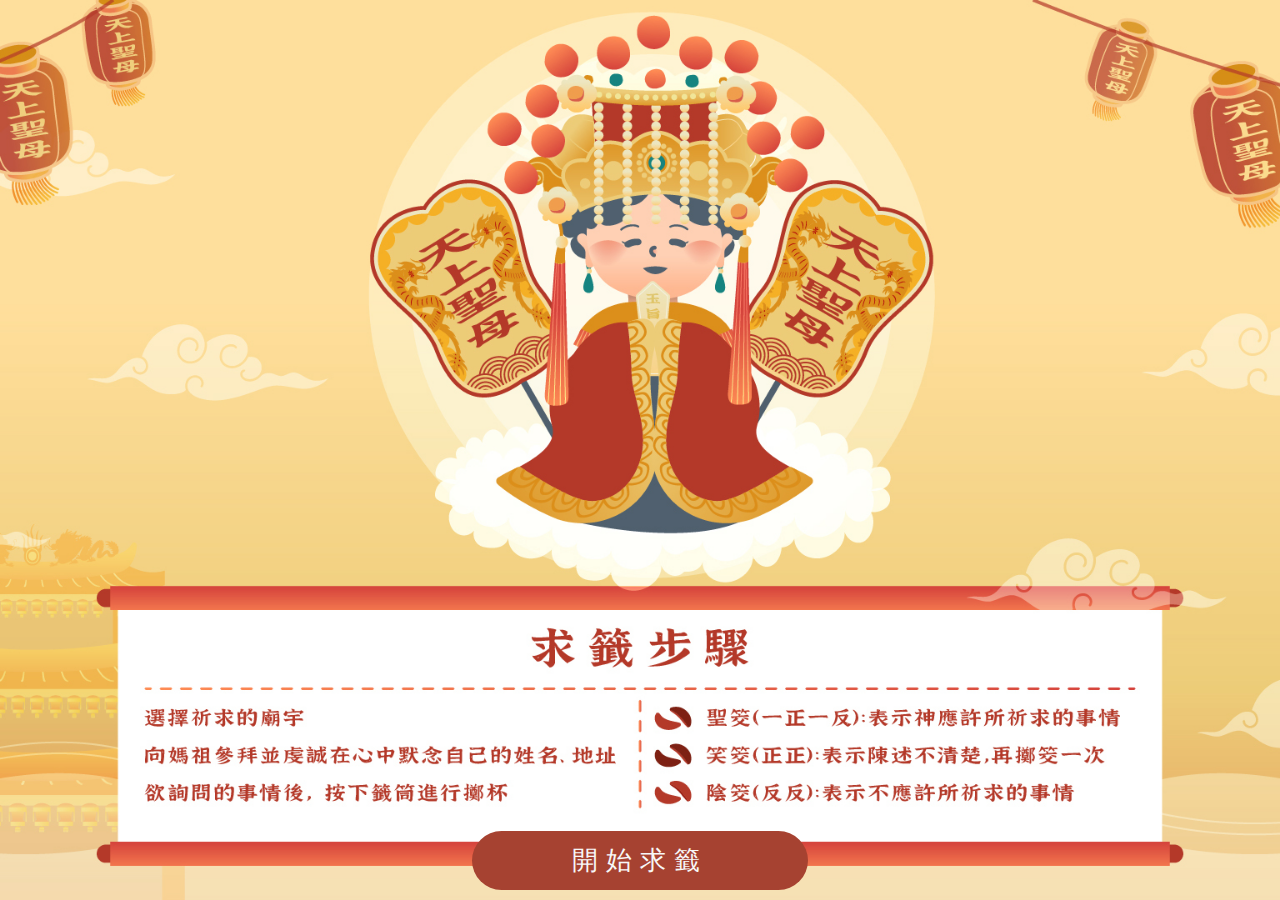
==== commit 10fa9b67: "調整一下" ====
--- a/index.html
+++ b/index.html
@@ -30,6 +30,7 @@
     <div class="eyes">
         <img src="assets/千里眼.svg" alt="" srcset="">
     </div>
+    <audio id="audio-element2" src="/assets/backgroundmusic.mp3"></audio>
 </body>
 <script src="/assets/script.js"></script>
 </html>--- a/assets/style.css
+++ b/assets/style.css
@@ -1,8 +1,16 @@
 /* 重設瀏覽器預設樣式 */
+
+@font-face {
+    font-family: 'customfont';
+    src: url('/assets/AwkwardKai_V1_01.woff') format("woff"),
+           url('/assets/AwkwardKai_V1_01.ttf') format("truetype"),
+           url('/assets/AwkwardKai_V1_01.eot') format("embedded-opentype");
+  }
 * {
     margin: 0;
     padding: 0;
     box-sizing: border-box;
+    font-family:'customfont';
 
 }
 
@@ -17,7 +25,7 @@
     height: 100vh;
     touch-action: manipulation;
     touch-action: none;
-    /* overflow: hidden; */
+    overflow: hidden;
     overflow-y: scroll;
 }
 /*  首頁 */
@@ -25,9 +33,9 @@
     position: relative;
     width: 100vw;
     height: 100vh;
-    background-image: url('/assets/homepage/電腦版-遊戲說明.jpg');
+    background-image: url('/assets/homepage/1920x1080.jpg');
     background-size: 100%;
-    background-position: center;
+    background-position: bottom center;
     background-repeat: no-repeat;
 }
 .container img{
@@ -41,7 +49,7 @@
     width: 350px;
     top: 25%;
     right: 9%;
-    animation: upanddown 0.5s linear infinite;
+    animation: upanddown 2s linear infinite;
     z-index: 12;
 }
 .ear img{
@@ -54,13 +62,13 @@
     top: 25%;
     left: 11.5%;
     z-index: 12;
-    animation: upanddown 0.5s linear infinite;
+    animation: upanddown 2s linear infinite;
 }
 .eyes img{
     width: 100%;
 }
 .introduce{
-    position: absolute;
+    position: fixed;
     bottom: 2.5%;
     text-align: center;
     width: 100%;
@@ -483,7 +491,7 @@
 .lot-can{
     position: relative;
     max-width: 300px;
-    top: 4%;
+    bottom: 0px;
     margin: auto;
     z-index: 999;
 }
@@ -600,6 +608,9 @@
     top: 55%;
     right: 15%;
 }
+.picklot span img{
+    margin-bottom: 20px;
+}
 .picklot span{
     writing-mode: vertical-lr;
     padding: 16px 8px;
@@ -611,32 +622,32 @@
     letter-spacing: 8px;
 
 }
-.picklot::before {
+/* .picklot::before {
     content: url('/assets/lot/白色箭頭.svg');
     width: 30px;
     height: 30px;
     position: absolute;
     top: -30%;
     right: 30%;
-}
+} */
 #lots .ear{
     width: 300px;
     top: 10%;
     right: 10%;
-    animation: upanddown 0.4s linear infinite;
+    animation: upanddown 2s linear infinite;
 }
 #lots .eyes{
     width: 300px;
     top: 10%;
     left: 10%;
-    animation: upanddown 0.4s linear infinite;
+    animation: upanddown 2s linear infinite;
 }
   
 /*  擲杯 */
 #draw{
     width: 100vw;
     height: 100vh;
-    background-image: url('/assets/1440x1080-起始畫面.jpg');
+    background-image: url('/assets/draw/1920x1080_媽祖.jpg');
     background-repeat: no-repeat;
     background-size: cover;
     background-position: center;
@@ -652,7 +663,7 @@
     width: 700px;
     height: 350px;
     top: 50%;
-    left: 32.5%;
+    left: 30%;
 }
 .mazu{
     position: absolute;
@@ -671,6 +682,10 @@
     flex-direction: column;
     align-items: center;
     margin: auto;
+    background-color: rgba(255, 255, 255, 0.8);
+    padding: 30px 60px;
+    border-radius: 30px;
+    margin-bottom: 10px;
 }
 
 /* 默認隱藏所有圖片 */
@@ -682,13 +697,13 @@
 .baecard.show {
     display: block;
     position: relative;
-    top: 20%;
+    /* top: 20%; */
 }
 
 /* 圖片大小和居中設定 */
 .baecard img {
     max-width: 100%; /* 防止圖片超出畫面 */
-    width: 300px;
+    width: 250px;
     height: auto; /* 保持圖片原有比例 */
     display: none;
 }
@@ -703,8 +718,9 @@
 
 /* 按鈕設計 */
 #baemove {
-    position: relative;
-    top: 40%;
+    position: fixed;
+    bottom: 8%;
+    left: 42%;
     width: 300px;
     font-size: 2.5em;
     letter-spacing: 8px;
@@ -723,24 +739,16 @@
     background-color: gold;
     color: red;
 }
-
-  
-  .baecard-animating {
-    /* Temporary animation styles */
-    animation: shake 0.5s infinite; /* Example animation */
-  }
-  
-  @keyframes shake {
-    0% { transform: translate(1px, 1px) rotate(0deg); }
-    10% { transform: translate(-1px, -2px) rotate(-1deg); }
-    /* ... */
-    100% { transform: translate(1px, -1px) rotate(1deg); }
-  }
-.buashow{
-    position: absolute;
+.buashow {
+    display: none;
+    position: fixed;
     text-align: center;
-    top: 10%;
-    left: 25%;
+    top: 5%;
+    left: 28%;
+}
+
+.buashow.show{
+    display: block;
 }
 .buashow .shinne{
     display: none;
@@ -833,7 +841,7 @@
     max-width: 100%;
     width: 100vw;
     height: 100vh;
-    background-image: url('/assets/draw/P4-背景.jpg');
+    background-image: url('/assets/draw/1920x1080_媽祖.jpg');
     background-position: center;
     background-repeat: no-repeat;
     background-size: cover;
@@ -864,6 +872,7 @@
     color: #53606D;
     font-size: 1.6rem;
     letter-spacing: 2px;
+    overflow: scroll;
 }
 .rollbook h4{
     writing-mode:vertical-lr;
@@ -872,7 +881,7 @@
     letter-spacing: 6px;
 }
 .shareBtn{
-    position: absolute;
+    position: fixed;
     bottom: 18%;
     width: 100%;
     display: flex;
@@ -907,8 +916,11 @@
     0%{
         transform: translateY(10%);
     }
+    50%{
+        transform: translateY(-10%);
+    }
     100%{
-        transform: translateY(-10%);
+        transform: translateY(10%);
     }
   }
   @keyframes bringbring{
@@ -920,13 +932,71 @@
     }
   }
 
+.tempactivedialog{
+    position: fixed;
+    top: 35%;
+    left: 25%;
+    display: none;
+    z-index: 99999999;
+    background-color: rgba(255, 255, 255, 1);
+    width: 50%;
+    height: 300px;
+    /* max-width: 300px; */
+    border-radius: 30px;
+    border-color: #53606D;
+    overflow: scroll;
+}
+.dialogClose{
+    font-size: 3rem;
+    width: 50px;
+    height: 50px;
+    color: #A64231;
+    position: absolute;
+    top: 0;
+    right: 5%;
+    z-index: 99999999999;
+}
+.tempactivedialog.actived{
+    display: flex;
+}
+.dialog-wrap{
+    position: relative;
+    margin: auto;
+    text-align: center;
+    height: fit-content;
+    display: flex;
+    align-items: center;
+    width: fit-content;
+}
+.dialog-content{
+    display: none;
+}
+.dialog-content.actived{
+    display: block;
+}
+.dialog-content h3{
+    font-size: 1.4rem;
+    line-height: 100px;
+}
+.dialog-content p{
+    font-size: 1.2rem;
+    color: #A64231;
+    line-height: 60px;
+}
+.dialog-content ul li{
+    list-style: none;
+    font-size: 1rem;
+    line-height: 60px;
+}
+
 
 
 /*   /分隔線*/
 @media only screen and (max-width:1440px) {
     .container{
         overflow: hidden;
-        background-image: url('/assets/homepage/1440x1080-遊戲說明.jpg');
+        background-size: cover;
+        /* background-image: url('/assets/homepage/1440x1080-遊戲說明.jpg'); */
     }
     .container img{
         height: 100%;
@@ -941,14 +1011,21 @@
         display: none;
     }
     .lot-can{
-        top: 17%;
+        /* top: 5%; */
     }
     .draw{
-        top: 60%;
+        top: 50%;
         left: 25%;
     }
     #draw{
         background-image: url('/assets/draw/1440x1080-求籤畫面.jpg');
+    }
+    .buashow {
+        display: none;
+        position: fixed;
+        text-align: center;
+        top: 10%;
+        left: 25%;
     }
     .buabae{
         background-color: rgba(255, 255, 255, 0.8);
@@ -960,7 +1037,29 @@
         top: 0;
     }
     #baemove{
-        top: -10%;
+        bottom: 8%;
+        left: 39%;
+    }
+    .dialog-content h3{
+        font-size: 1.3rem;
+        line-height: inherit;
+    }
+    .dialog-content p{
+        font-size: 1.2rem;
+        color: #A64231;
+        line-height: inherit;
+    }
+    .dialog-content ul li{
+        list-style: none;
+        font-size: 1rem;
+        line-height: inherit;
+    }
+    .messagePannel{
+        background-image: url('/assets/draw/1440x1080-求籤畫面.jpg');
+        background-position: top center;
+    }
+    .shareBtn{
+
     }
 }
 @media only screen and (max-width:1024px) {
@@ -975,14 +1074,14 @@
         width: 200px;
         top: 20%;
         right: 35px;
-        animation: upanddown 1s linear infinite;
+        animation: upanddown 2s linear infinite;
     }
     .eyes{
         /* left: -64px; */
         width: 200px;
         top:20%;
         left: 35px;
-        animation: upanddown 1s linear infinite;
+        animation: upanddown 2s linear infinite;
     }
     .introduce{
         bottom: 15%;
@@ -1071,6 +1170,10 @@
         border-radius: 40px;
         margin-bottom: 10px;
     }
+    #baemove{
+        left: 36%;
+        bottom: 12%;
+    }
     .baecard.show{
         top: 0;
     }
@@ -1087,7 +1190,10 @@
         display: none;
     }
     .lot-can{
-        top: 17%;
+        /* top: 17%; */
+    }
+    .messagePannel{
+        background-image: url('/assets/1024x1080-起始畫面.jpg');
     }
 }
 @media only screen and (max-width:768px) {
@@ -1102,7 +1208,7 @@
         display: block;
     }
     .introduce{
-        bottom: 5%;
+        bottom: 2%;
     }
     .introduce .starttodraw a{
         padding: 8px 70px;
@@ -1300,7 +1406,7 @@
         background-size: cover;
     }
     .lot-can{
-        top: 15%;
+        /* top: 15%; */
     }
     .lotshinne{
         left: 0;
@@ -1325,7 +1431,7 @@
     }
     .picklot{
         display: block;
-        animation: shake 0.2s linear infinite;
+        /* animation: shake 0.2s linear infinite; */
         top: 70%;
     
     }
@@ -1363,7 +1469,8 @@
         margin-top: 0;
     }
     #baemove{
-        top: 0;
+        left: 37%;
+        bottom: 19%;
         font-size: 2rem;
         width: 200px;
     }
@@ -1430,13 +1537,18 @@
     .shareBtn{
         bottom: 10%;       
     }
+    .tempactivedialog{
+        width: 80%;
+        top: 20%;
+        left: 10%;
+    }
 
 }
 @media only screen and (max-width:480px) {
     .container{
         background-image: url("/assets/homepage/425x800-起始畫面.jpg");
         background-repeat: no-repeat;
-        background-size: contain;
+        background-size: cover;
         background-position: top center;
         background-attachment: fixed;
     }
@@ -1444,7 +1556,7 @@
         display: none;
     }
     .introduce{
-        bottom: 26.5%;
+        bottom: 1.5%;
     }
     .ear{
         width: 30%;
@@ -1463,6 +1575,20 @@
     }
     .templeWrap{
         top: 15%;
+        display: grid;
+    }
+    .temple .title span{
+        display: none;
+    }
+    .templeintro .templeintro-wrapper{
+        left: 0;
+    }
+    .templeintro .templeintro-wrapper h3{
+        width: 100%;
+    }
+    .templeintro .templeintro-wrapper .introContent{
+        padding-top: 20px;
+        width: 100%;
     }
     .map{
         display: none;
@@ -1478,26 +1604,40 @@
         text-align: center;
         justify-content: center;
     }
+    .templeone div{
+        background-color: #A64231;
+        border-radius: 30px;
+        color: #f7f7f7;
+        padding: 4px;
+    }
     .templeone span{
         font-size: 0.975rem;
         padding-left: 4px;
         padding-right: 4px;
         position: relative;
     }
-    .templeone span::before{
-        content: url('/assets/temple/P3-地標icon.svg');
-        width: 25px;
-        height: 25px;
-        position: absolute;
-        top: -15px;
-        left: -20px;
-    }
     .templetwo{
         display: grid;
         grid-template-columns: 1fr 1fr;
         text-align: center;
         justify-content: center;
     }
+    .templetwo div{
+        background-color: #A64231;
+        border-radius: 30px;
+        color: #f7f7f7;
+        padding: 4px;
+        width: 100%;
+        margin: auto;
+    }
+    .templeone div.actived{
+        background-color: #f7f7f7;
+        color: #A64231;
+    }
+    .templetwo div.actived{
+        background-color: #f7f7f7;
+        color: #A64231;
+    }
     .templetwo span{
         font-size: 0.975rem;
         padding-left: 4px;
@@ -1505,27 +1645,27 @@
         position: relative;
     }
     .templetwo span::before{
-        content: url('/assets/temple/P3-地標icon.svg');
+        /* content: url('/assets/temple/P3-地標icon.svg');
         width: 25px;
         height: 25px;
         position: absolute;
         top: -15px;
-        left: -20px;
+        left: -20px; */
     }
     .introContent{
         margin-bottom: 20px;
     }
     .templeintro .templeintro-wrapper a{
-        left: 10%;
+        left: 17%;
         top: 20px;
     }
     .templeintro .templeintro-wrapper h3::before {
-        width: 30px;
-        height: 30px;
+        width: 40px;
+        height: 40px;
         top: -2px;
-        left: -10px;
-    }
-    .buashow{
+        left:-16px;
+    }
+    .buashow.show{
         justify-content: center;
         display: flex;
         flex-direction: column;
@@ -1551,17 +1691,39 @@
         height: 100px;
         left: 0;
     }
+    .lot-group{
+        top: 32%;
+    }
+    .lots{
+        background-image: url('/assets/lot/425x800-求籤畫面.jpg');
+        background-size: cover;
+        background-repeat: no-repeat;
+        background-position: top center;
+    }
     .lotcontent {
         left: 15%;
-        top: 45%;
+        top: 35%;
+    }
+    .lotcontent.active{
+        width: 320px;
+    }
+    .lotcontent .bodycenter{
+        justify-content: center;
+    }
+    .lotcontent .tbody p{
+        font-size: 1.4rem;
     }
     .lot-can{
-        top: 13%;
+        width: 220px;
+        /* top: 5%; */
     }
     .picklot{
-        top: 55%;
-        right: 5%;
-    }
+        top: 60%;
+        right: 20%;
+    }
+    /* .picklot::before{
+        right: -50%;
+    } */
     #lots .ear{
         width: 30%;
     }
@@ -1575,11 +1737,13 @@
         background-image: url('/assets/draw/425x800-求籤畫面.jpg');
     }
     .draw{
-        width: 300px;
-        height: 300px;
+        top: 50%;
+        width: 200px;
+        height: 200px;
     }
     #baemove{
-        top: -60%;
+        left: 27%;
+        bottom: 30%;
     }
     .buabae{
         background-color: rgba(255, 255, 255, 0.8);
@@ -1595,8 +1759,38 @@
     }
     .rollbook{
         left: 0;
+        top: 35%;
     }
     .rollbook p{
-        width: 320px;
+        width: 60%;
+    }
+    .rollbook h4
+    {
+        padding-top: 10px;
+        padding-bottom: 10px;
+    }
+    .shareBtn{
+        bottom: 5%;
+    }
+
+    .tempactivedialog{
+        width: 80%;
+        height: 50%;
+        left: 10%;
+        top: 25%;
+    }
+    .dialog-content h3{
+        font-size: 1.3rem;
+        line-height: inherit;
+    }
+    .dialog-content p{
+        font-size: 1.2rem;
+        color: #A64231;
+        line-height: inherit;
+    }
+    .dialog-content ul li{
+        list-style: none;
+        font-size: 1rem;
+        line-height: inherit;
     }
 }